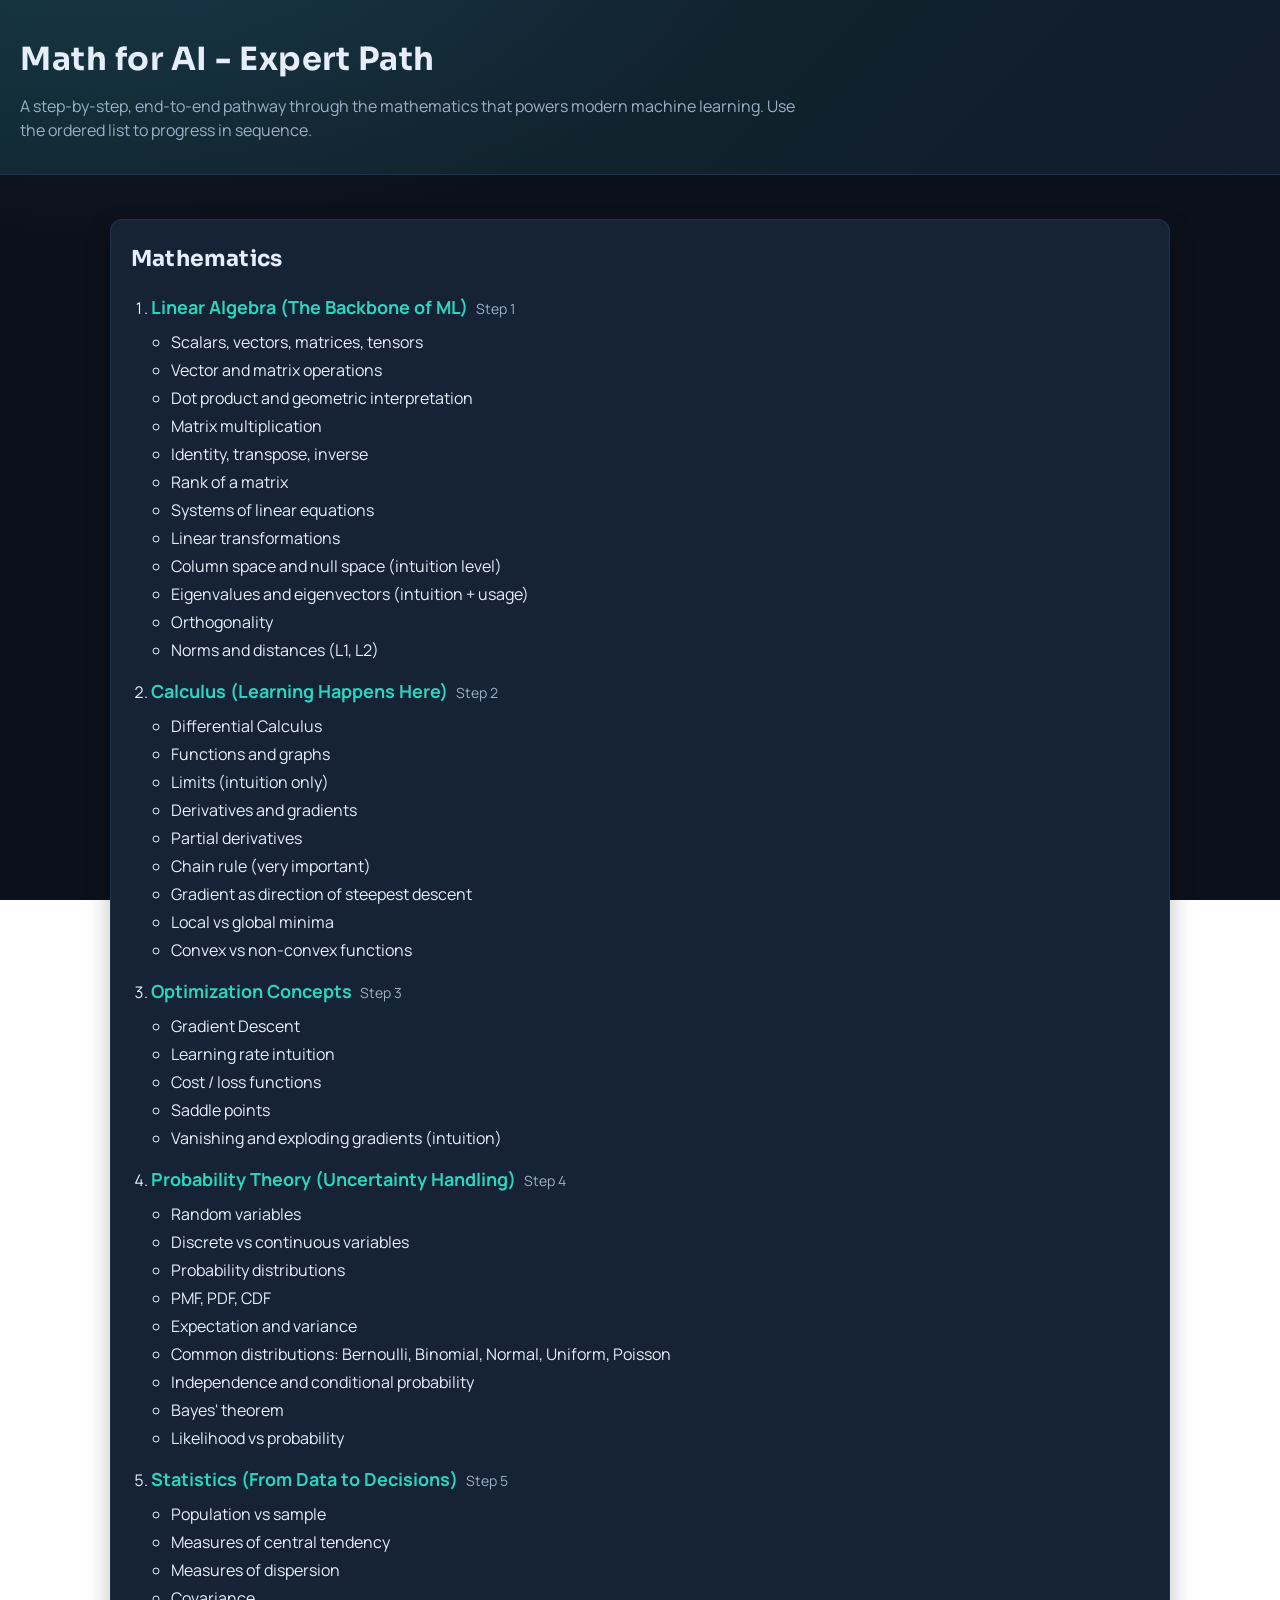
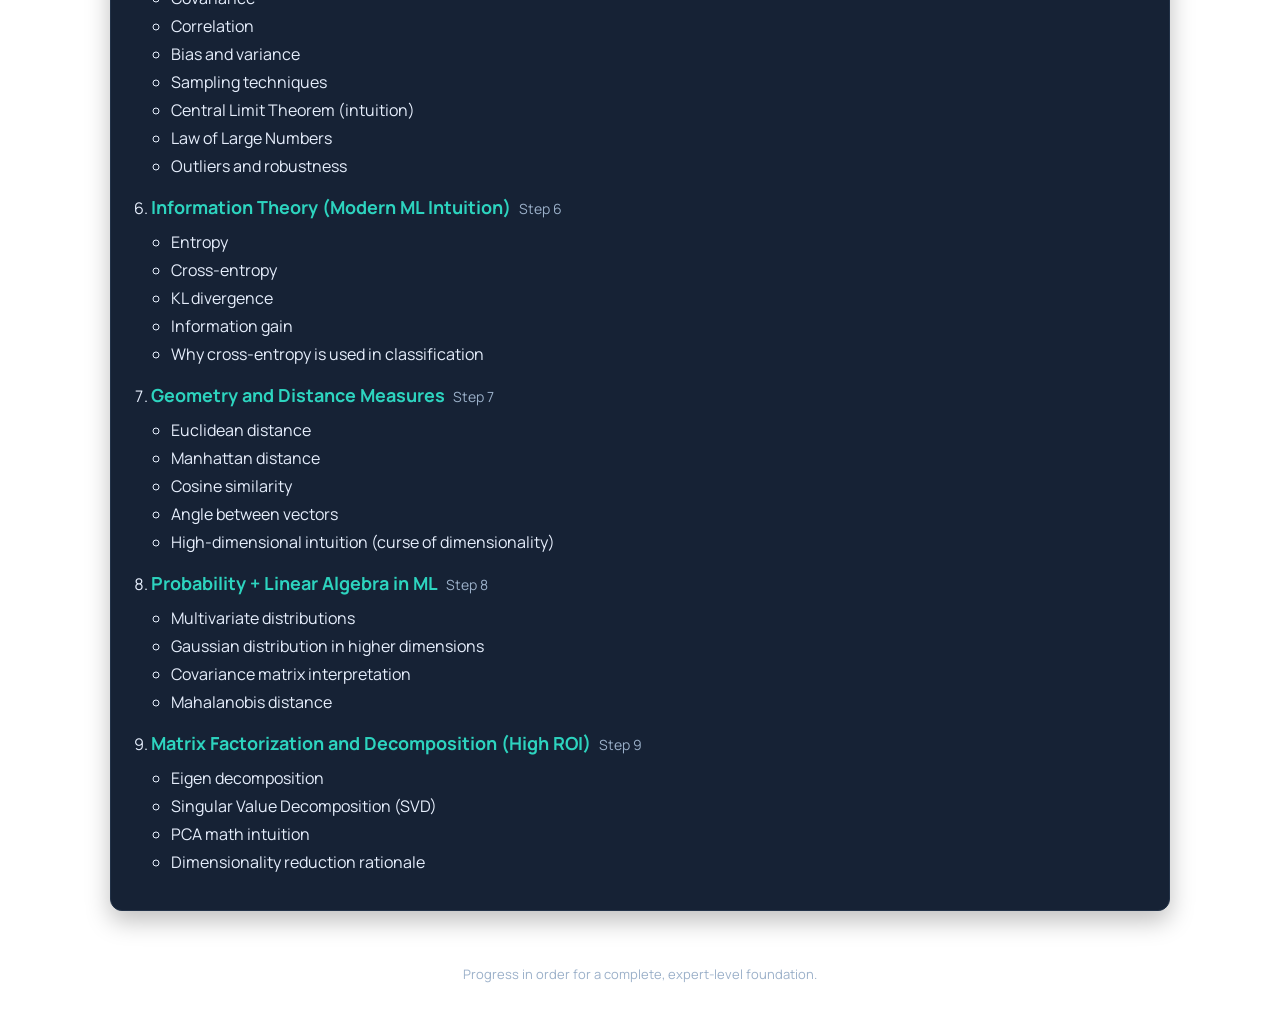
==== index.html @ 83b0c495 "Add files via upload" ====
<!DOCTYPE html>
<html lang="en">
<head>
  <meta charset="UTF-8" />
  <meta name="viewport" content="width=device-width, initial-scale=1" />
  <title>Math for AI - Expert Path</title>
  <style>
    :root {
      --bg: #f7f4ee;
      --ink: #1f1f1f;
      --muted: #5b5b5b;
      --accent: #0f4c81;
      --card: #ffffff;
      --border: #e2dcd0;
    }

    * {
      box-sizing: border-box;
    }

    body {
      margin: 0;
      font-family: "Georgia", "Times New Roman", serif;
      color: var(--ink);
      background: linear-gradient(180deg, #f7f4ee 0%, #f0ece2 100%);
    }

    header {
      padding: 32px 20px 12px;
      border-bottom: 1px solid var(--border);
      background: radial-gradient(circle at 20% 0%, #ffffff 0%, #f7f4ee 70%);
    }

    header h1 {
      margin: 0 0 8px 0;
      font-size: 32px;
      letter-spacing: 0.5px;
    }

    header p {
      margin: 0;
      color: var(--muted);
      font-size: 16px;
      line-height: 1.5;
      max-width: 800px;
    }

    main {
      padding: 20px;
      max-width: 980px;
      margin: 0 auto 40px;
    }

    .section {
      background: var(--card);
      border: 1px solid var(--border);
      border-radius: 12px;
      padding: 20px;
      margin-top: 20px;
      box-shadow: 0 6px 20px rgba(0, 0, 0, 0.06);
    }

    .section h2 {
      margin: 0 0 12px 0;
      font-size: 22px;
    }

    .path {
      margin: 0;
      padding-left: 20px;
    }

    .path > li {
      margin: 16px 0;
      line-height: 1.5;
    }

    .module-title {
      display: flex;
      flex-wrap: wrap;
      gap: 8px;
      align-items: baseline;
      font-weight: 700;
      font-size: 18px;
    }

    .module-title a {
      color: var(--accent);
      text-decoration: none;
      border-bottom: 1px solid transparent;
    }

    .module-title a:hover,
    .module-title a:focus {
      border-bottom-color: var(--accent);
    }

    .module-subtitle {
      color: var(--muted);
      font-weight: 400;
      font-size: 14px;
    }

    .topics {
      margin: 8px 0 0 0;
      padding-left: 20px;
      color: var(--ink);
    }

    .topics li {
      margin: 4px 0;
    }

    footer {
      text-align: center;
      color: var(--muted);
      font-size: 13px;
      padding: 12px 20px 24px;
    }

    @media (max-width: 600px) {
      header h1 {
        font-size: 26px;
      }

      .module-title {
        font-size: 16px;
      }
    }
  </style>
  <link rel="stylesheet" href="site.css" />
</head>
<body>
  <header>
    <h1>Math for AI - Expert Path</h1>
    <p>
      A step-by-step, end-to-end pathway through the mathematics that powers modern
      machine learning. Use the ordered list to progress in sequence.
    </p>
  </header>

  <div class="mobile-nav">
    <select onchange="if(this.value){window.location.href=this.value;}">
      <option value="">Open a module...</option>
      <option value="linear_algebra_ml.html">Linear Algebra (Step 1)</option>
      <option value="calculus_ml.html">Calculus (Step 2)</option>
      <option value="OptimizationConcepts.html">Optimization Concepts (Step 3)</option>
      <option value="ProbabilityTheory.html">Probability Theory (Step 4)</option>
      <option value="statistics_ml.html">Statistics (Step 5)</option>
      <option value="information_theory_ml.html">Information Theory (Step 6)</option>
      <option value="geometry_distances_ml.html">Geometry & Distance Measures (Step 7)</option>
      <option value="prob_linalg_ml.html">Probability + Linear Algebra (Step 8)</option>
      <option value="matrix_factorization_ml.html">Matrix Factorization (Step 9)</option>
    </select>
  </div>

  <main>
    <section class="section">
      <h2>Mathematics</h2>
      <ol class="path">
        <li>
          <div class="module-title">
            <a href="linear_algebra_ml.html">Linear Algebra (The Backbone of ML)</a>
            <span class="module-subtitle">Step 1</span>
          </div>
          <ul class="topics">
            <li>Scalars, vectors, matrices, tensors</li>
            <li>Vector and matrix operations</li>
            <li>Dot product and geometric interpretation</li>
            <li>Matrix multiplication</li>
            <li>Identity, transpose, inverse</li>
            <li>Rank of a matrix</li>
            <li>Systems of linear equations</li>
            <li>Linear transformations</li>
            <li>Column space and null space (intuition level)</li>
            <li>Eigenvalues and eigenvectors (intuition + usage)</li>
            <li>Orthogonality</li>
            <li>Norms and distances (L1, L2)</li>
          </ul>
        </li>
        <li>
          <div class="module-title">
            <a href="calculus_ml.html">Calculus (Learning Happens Here)</a>
            <span class="module-subtitle">Step 2</span>
          </div>
          <ul class="topics">
            <li>Differential Calculus</li>
            <li>Functions and graphs</li>
            <li>Limits (intuition only)</li>
            <li>Derivatives and gradients</li>
            <li>Partial derivatives</li>
            <li>Chain rule (very important)</li>
            <li>Gradient as direction of steepest descent</li>
            <li>Local vs global minima</li>
            <li>Convex vs non-convex functions</li>
          </ul>
        </li>
        <li>
          <div class="module-title">
            <a href="OptimizationConcepts.html">Optimization Concepts</a>
            <span class="module-subtitle">Step 3</span>
          </div>
          <ul class="topics">
            <li>Gradient Descent</li>
            <li>Learning rate intuition</li>
            <li>Cost / loss functions</li>
            <li>Saddle points</li>
            <li>Vanishing and exploding gradients (intuition)</li>
          </ul>
        </li>
        <li>
          <div class="module-title">
            <a href="ProbabilityTheory.html">Probability Theory (Uncertainty Handling)</a>
            <span class="module-subtitle">Step 4</span>
          </div>
          <ul class="topics">
            <li>Random variables</li>
            <li>Discrete vs continuous variables</li>
            <li>Probability distributions</li>
            <li>PMF, PDF, CDF</li>
            <li>Expectation and variance</li>
            <li>Common distributions: Bernoulli, Binomial, Normal, Uniform, Poisson</li>
            <li>Independence and conditional probability</li>
            <li>Bayes' theorem</li>
            <li>Likelihood vs probability</li>
          </ul>
        </li>
        <li>
          <div class="module-title">
            <a href="statistics_ml.html">Statistics (From Data to Decisions)</a>
            <span class="module-subtitle">Step 5</span>
          </div>
          <ul class="topics">
            <li>Population vs sample</li>
            <li>Measures of central tendency</li>
            <li>Measures of dispersion</li>
            <li>Covariance</li>
            <li>Correlation</li>
            <li>Bias and variance</li>
            <li>Sampling techniques</li>
            <li>Central Limit Theorem (intuition)</li>
            <li>Law of Large Numbers</li>
            <li>Outliers and robustness</li>
          </ul>
        </li>
        <li>
          <div class="module-title">
            <a href="information_theory_ml.html">Information Theory (Modern ML Intuition)</a>
            <span class="module-subtitle">Step 6</span>
          </div>
          <ul class="topics">
            <li>Entropy</li>
            <li>Cross-entropy</li>
            <li>KL divergence</li>
            <li>Information gain</li>
            <li>Why cross-entropy is used in classification</li>
          </ul>
        </li>
        <li>
          <div class="module-title">
            <a href="geometry_distances_ml.html">Geometry and Distance Measures</a>
            <span class="module-subtitle">Step 7</span>
          </div>
          <ul class="topics">
            <li>Euclidean distance</li>
            <li>Manhattan distance</li>
            <li>Cosine similarity</li>
            <li>Angle between vectors</li>
            <li>High-dimensional intuition (curse of dimensionality)</li>
          </ul>
        </li>
        <li>
          <div class="module-title">
            <a href="prob_linalg_ml.html">Probability + Linear Algebra in ML</a>
            <span class="module-subtitle">Step 8</span>
          </div>
          <ul class="topics">
            <li>Multivariate distributions</li>
            <li>Gaussian distribution in higher dimensions</li>
            <li>Covariance matrix interpretation</li>
            <li>Mahalanobis distance</li>
          </ul>
        </li>
        <li>
          <div class="module-title">
            <a href="matrix_factorization_ml.html">Matrix Factorization and Decomposition (High ROI)</a>
            <span class="module-subtitle">Step 9</span>
          </div>
          <ul class="topics">
            <li>Eigen decomposition</li>
            <li>Singular Value Decomposition (SVD)</li>
            <li>PCA math intuition</li>
            <li>Dimensionality reduction rationale</li>
          </ul>
        </li>
      </ol>
    </section>
  </main>

  <footer>
    Progress in order for a complete, expert-level foundation.
  </footer>
</body>
</html>
---- site.css ----
@import url("https://fonts.googleapis.com/css2?family=Manrope:wght@300;400;500;600;700;800&family=Sora:wght@400;500;600;700;800&family=JetBrains+Mono:wght@400;500;700&display=swap");

:root{
  --bg:#0b111a;
  --bg-2:#0f1724;
  --surface:#121c2b;
  --surface-2:#162235;
  --border:#223248;
  --text:#e6eefc;
  --muted:#9bb0c9;
  --accent:#2dd4bf;
  --accent-2:#f5b840;
  --accent-3:#60a5fa;
  --danger:#ef4444;
  --success:#22c55e;
  --radius:12px;
  --shadow:0 10px 24px rgba(0,0,0,0.25);
  --font-body:"Manrope",sans-serif;
  --font-head:"Sora",sans-serif;
  --font-mono:"JetBrains Mono",monospace;
}

*{box-sizing:border-box}

body{
  margin:0;
  font-family:var(--font-body);
  color:var(--text);
  background:radial-gradient(1200px 600px at 10% -10%, #17233a 0%, var(--bg) 55%) fixed;
  line-height:1.7;
}

main{
  max-width:1100px;
  margin:0 auto;
  padding:24px 20px 40px;
}

h1,h2,h3,h4,h5{
  font-family:var(--font-head);
  letter-spacing:0.2px;
}

h1{font-size:clamp(24px,4.5vw,36px)}
h2{font-size:clamp(20px,3.8vw,28px)}
h3{font-size:clamp(18px,3.2vw,24px)}

.ch-title em,.topic-title em{
  color:var(--accent);
  font-style:normal;
}

a{
  color:var(--accent);
  text-decoration:none;
  border-bottom:1px solid transparent;
}

a:hover,a:focus{
  border-bottom-color:var(--accent);
}

code,pre,.fx,.formula-box,.formula-wrap{
  font-family:var(--font-mono);
}

.bn{
  font-family:var(--font-body);
  color:var(--muted);
}

.app{
  display:flex;
  min-height:100vh;
}

.sidebar,.sb{
  width:280px;
  background:var(--surface);
  border-right:1px solid var(--border);
  position:sticky;
  top:0;
  height:100vh;
  overflow-y:auto;
}

.s-brand,.sidebar-header,.s-head{
  background:linear-gradient(135deg, rgba(45,212,191,0.12), rgba(96,165,250,0.08));
  border-bottom:1px solid var(--border);
}

.s-title,.sidebar-header h1{
  color:var(--accent);
}

.s-sub,.sidebar-header p,.s-bn{
  color:var(--muted);
}

.topic-subtitle,.module-subtitle,.ch-bn{
  color:var(--muted);
}

.main{
  flex:1;
  max-width:1100px;
  margin:0 auto;
  padding:40px 32px;
  min-width:0;
  width:100%;
}

header{
  padding:32px 20px;
  border-bottom:1px solid var(--border);
  background:linear-gradient(135deg, rgba(45,212,191,0.12), rgba(96,165,250,0.08));
}

header h1{
  margin:0 0 8px 0;
}

header p{
  color:var(--muted);
}

.section,.card,.law-card,.gbox,.ex,.mlb,.mlbox,.analogy,.insight,.cw,.visual-wrap,.canvas-wrap,.ch,.ch-header,.topic-header{
  background:var(--surface-2);
  border:1px solid var(--border);
  border-radius:var(--radius);
  box-shadow:var(--shadow);
}

.section,.card,.law-card,.gbox,.ex,.mlb,.mlbox,.analogy,.insight,.cw,.visual-wrap,.canvas-wrap{
  padding:20px;
}

.ch-header,.ch,.topic-header{
  padding:22px;
  background:linear-gradient(135deg, rgba(45,212,191,0.12), rgba(245,184,64,0.08));
}

.card-hd,.ch-hd,.card-title{
  color:var(--muted);
  letter-spacing:0.08em;
}

.ch-title span{
  color:var(--accent);
}

.topic-title{
  color:var(--text);
}

.tag,.tag-ml,.tag-math,.tag-law,.tc,.tl,.to,.tv,.te,.ts,.ta,.tg,.tt,.tp{
  border:1px solid var(--border);
  background:rgba(45,212,191,0.12);
  color:var(--accent);
}

.callout,.call,.call-bn,.callout-bn,.callout-red,.call-r,.call-v,.call-s,.call-b,.call-l,.callout-lime{
  border-left:4px solid var(--accent);
  background:rgba(45,212,191,0.1);
  border-radius:0 10px 10px 0;
  color:var(--text);
}

.callout-red,.call-r{
  border-left-color:var(--danger);
  background:rgba(239,68,68,0.1);
}

.callout-lime,.call-l{
  border-left-color:var(--accent-2);
  background:rgba(245,184,64,0.12);
}

.fx,.formula-box,.formula-wrap{
  background:var(--bg-2);
  border:1px solid var(--border);
  color:var(--accent-3);
}

table{
  width:100%;
  border-collapse:collapse;
}

canvas,svg,img{
  max-width:100%;
  height:auto;
}

th{
  background:var(--bg-2);
  color:var(--muted);
  text-transform:uppercase;
  letter-spacing:0.06em;
}

td,th{
  border-top:1px solid var(--border);
  padding:10px 12px;
}

tr:hover td{
  background:rgba(45,212,191,0.05);
}

.nav-btn,.nb,.topic-btn,.nav-item{
  color:var(--muted);
}

.nav-btn:hover,.nb:hover,.topic-btn:hover,.nav-item:hover{
  background:rgba(45,212,191,0.08);
  color:var(--text);
}

.nav-btn.active,.nb.active,.topic-btn.active,.nav-item.active{
  background:rgba(45,212,191,0.12);
  color:var(--accent);
  border-left-color:var(--accent);
}

.nav-num,.nb-num,.topic-num{
  background:var(--bg-2);
  color:var(--muted);
}

.nav-btn.active .nav-num,.nb.active .nb-num,.topic-btn.active .topic-num{
  background:var(--accent);
  color:var(--bg);
}

.prog-bar,.progress-bar,.pg-bar{
  background:var(--bg-2);
}

.prog-fill,.progress-fill,.pg-fill{
  background:linear-gradient(90deg, var(--accent), var(--accent-2));
}

.resource-link,.res-link,.rl{
  background:var(--bg-2);
  border:1px solid var(--border);
  color:var(--accent);
}

.resource-link:hover,.res-link:hover,.rl:hover{
  background:rgba(45,212,191,0.1);
  border-color:var(--accent);
}

.q,.qbtn,.qb{
  background:var(--bg-2);
  border:1px solid var(--border);
}

.a,.apanel,.a-panel,.ap{
  background:var(--bg);
  border:1px solid var(--border);
}

.hl-blue,.hl-purple,.hl-green,.hl-gold,.hl-red,.hl-teal,
.hl-o,.hl-t,.hl-g,.hl-p,.hl-y,.hl-m,
.hc,.hl,.ho,.hv,.hy,.ht,.hr,.hp,
.he,.hs,.ha,.hi,.hg,.hm,.hb,.hsk,.hgr{
  color:var(--accent-2);
  font-weight:600;
}

.hl-blue,.hl-teal,.hl-t,.hs,.hc,.ht,.hsk{
  color:var(--accent);
}

.hl-red,.hr{
  color:var(--danger);
}

.hl-green,.hg,.hgr{
  color:var(--success);
}

.hl-purple,.hv,.hi{
  color:var(--accent-3);
}

.module-title a{
  color:var(--accent);
}

.topics li,.path li{
  color:var(--text);
}

footer{
  color:var(--muted);
}

.mob,.mobile-nav{
  display:none;
}

.mob,.mobile-nav{
  position:sticky;
  top:0;
  z-index:1200;
  background:var(--surface);
  border-bottom:1px solid var(--border);
  padding:12px 16px;
  backdrop-filter:blur(6px);
}

.mob::before,.mobile-nav::before{
  content:"Quick Jump";
  display:block;
  color:var(--muted);
  font-size:0.72em;
  letter-spacing:0.12em;
  text-transform:uppercase;
  margin-bottom:6px;
}

.mob select,.mobile-nav select{
  width:100%;
  background:var(--bg-2);
  color:var(--text);
  border:1px solid var(--border);
  padding:10px 12px;
  border-radius:8px;
  font-family:var(--font-body);
  font-size:0.95em;
}

@media (max-width:820px){
  .app{flex-direction:column}
  .sidebar,.sb{display:none}
  .main{padding:16px;max-width:100%;margin:0;overflow-x:visible}
  .mob,.mobile-nav{display:block}
}

@media (max-width:600px){
  header{padding:24px 16px}
  header h1{margin-bottom:6px}
  header p{font-size:0.95em}
  main{padding:18px 14px 32px}
  .section,.card,.law-card,.gbox,.ex,.mlb,.mlbox,.analogy,.insight,.cw,.visual-wrap,.canvas-wrap{padding:14px}
  .ch-header,.ch,.topic-header{padding:16px}
  .card,.section,.law-card,.mlb,.mlbox,.analogy,.insight,.cw,.visual-wrap,.canvas-wrap{margin-bottom:14px}
  .path > li{margin:12px 0}
  .module-title{font-size:16px}
  .topics,.path{padding-left:18px}
  .topics li,.path li{margin:6px 0}
  table{display:block;overflow-x:auto;-webkit-overflow-scrolling:touch}
  th,td{white-space:nowrap}
  .fx,.formula-box,.formula-wrap{font-size:0.82em}
  .nav-btn,.nb,.topic-btn,.nav-item{font-size:0.9em}
  .card-hd,.ch-hd,.card-title{font-size:0.7em}
  .steps li{margin-bottom:8px}
  .g2,.g3,.g4,.grid-2{grid-template-columns:1fr!important}
}

@media (prefers-reduced-motion:reduce){
  *{animation:none!important;transition:none!important}
}
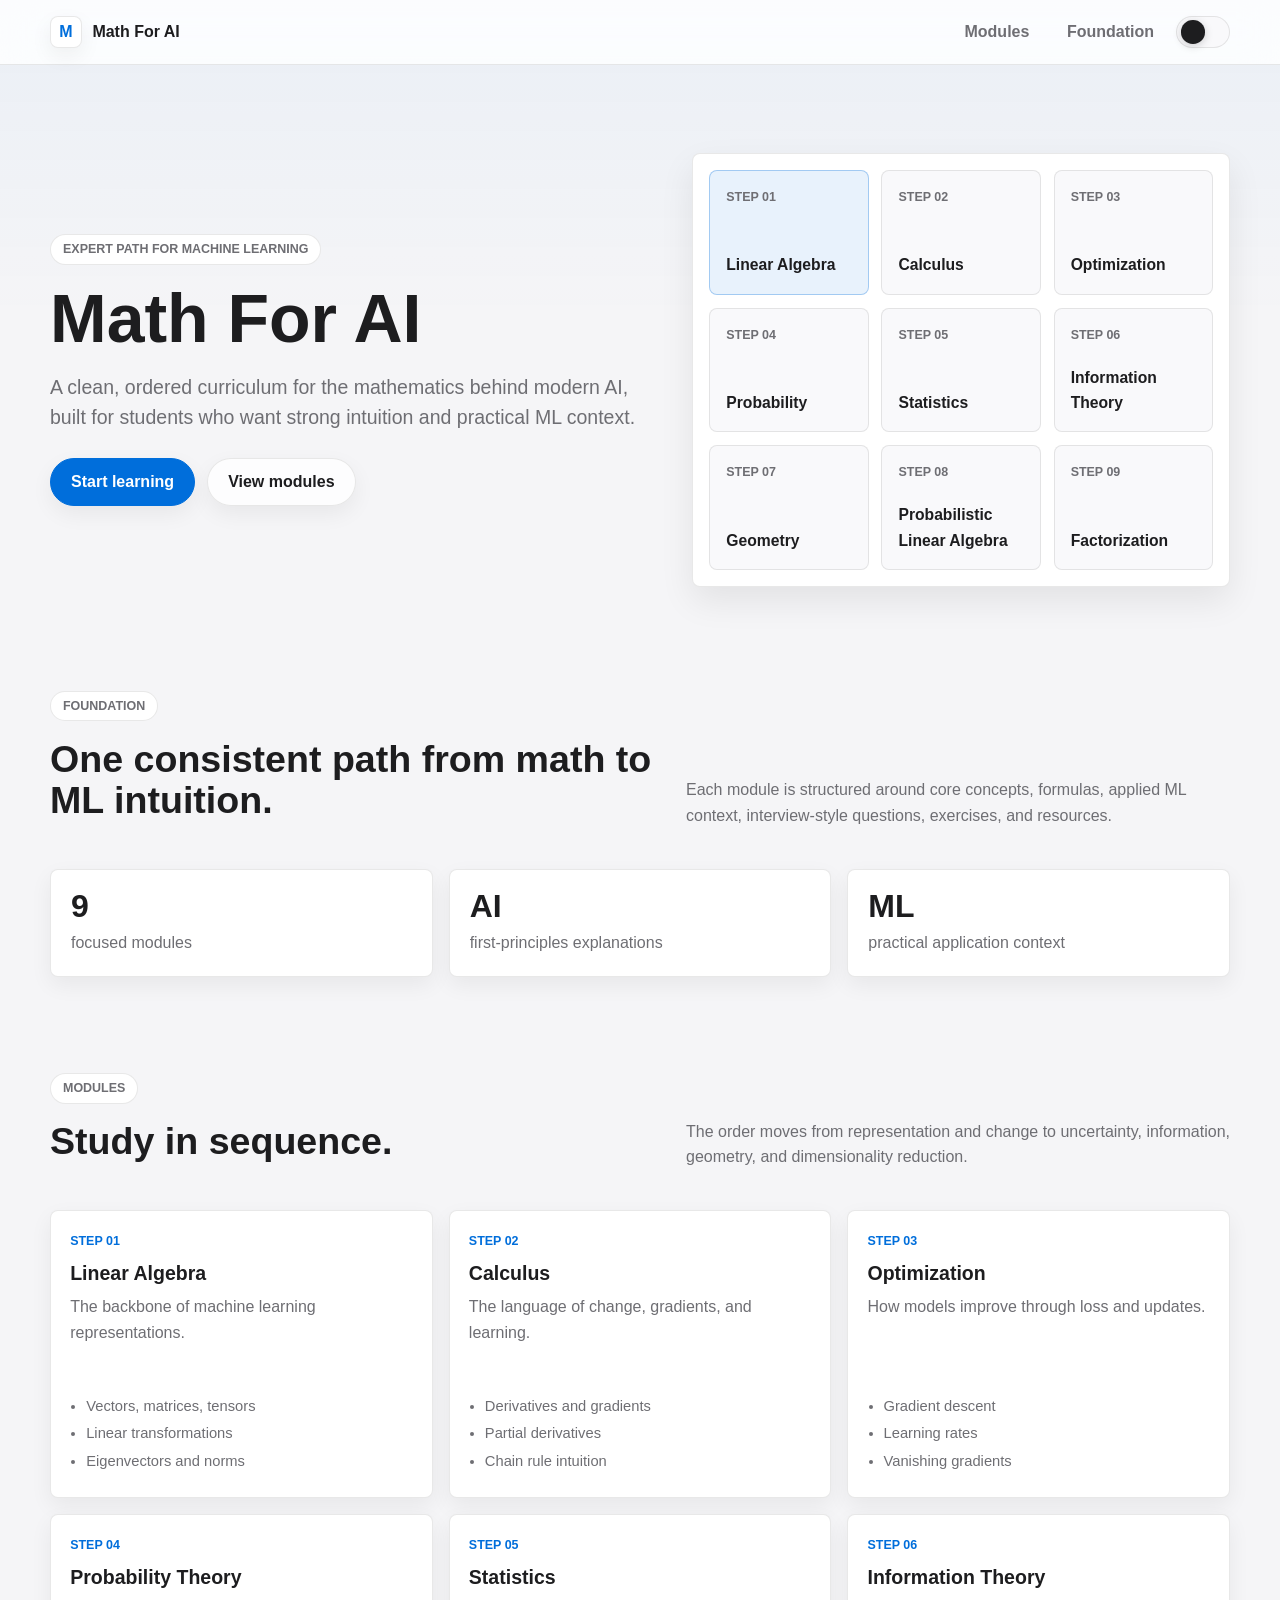
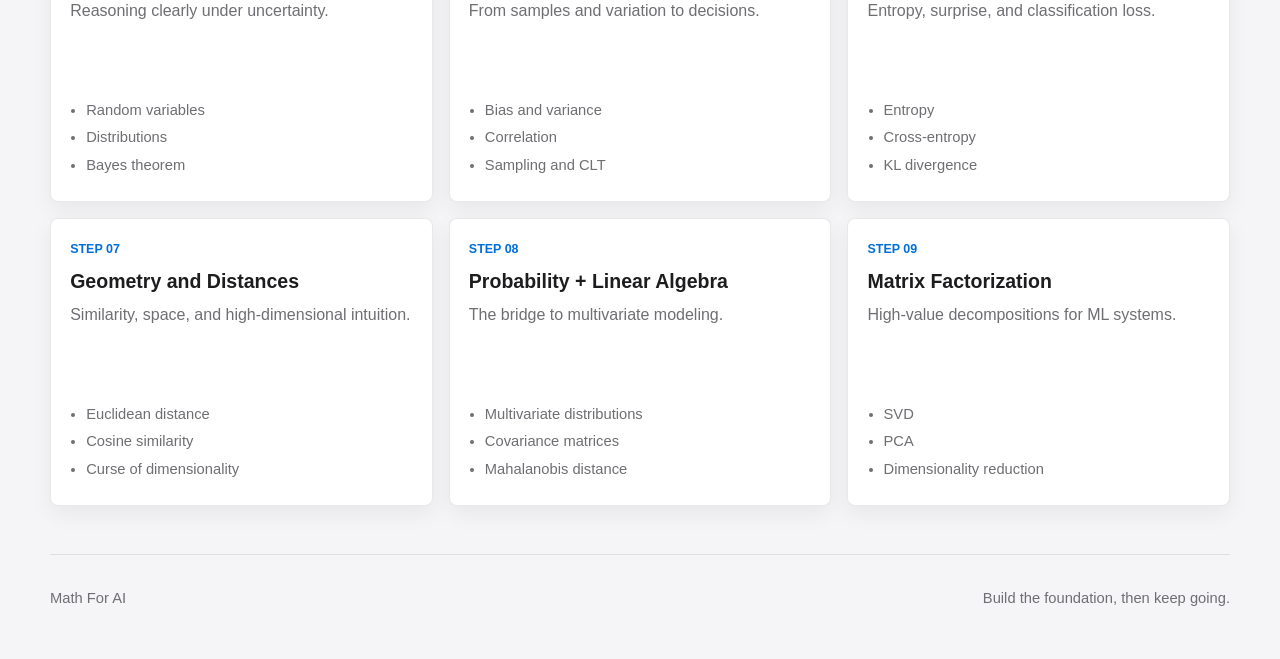
==== commit dd43cae2: "Add files via upload" ====
--- a/index.html
+++ b/index.html
@@ -1,304 +1,207 @@
-<!DOCTYPE html>
-<html lang="en">
-<head>
-  <meta charset="UTF-8" />
-  <meta name="viewport" content="width=device-width, initial-scale=1" />
-  <title>Math for AI - Expert Path</title>
-  <style>
-    :root {
-      --bg: #f7f4ee;
-      --ink: #1f1f1f;
-      --muted: #5b5b5b;
-      --accent: #0f4c81;
-      --card: #ffffff;
-      --border: #e2dcd0;
-    }
-
-    * {
-      box-sizing: border-box;
-    }
-
-    body {
-      margin: 0;
-      font-family: "Georgia", "Times New Roman", serif;
-      color: var(--ink);
-      background: linear-gradient(180deg, #f7f4ee 0%, #f0ece2 100%);
-    }
-
-    header {
-      padding: 32px 20px 12px;
-      border-bottom: 1px solid var(--border);
-      background: radial-gradient(circle at 20% 0%, #ffffff 0%, #f7f4ee 70%);
-    }
-
-    header h1 {
-      margin: 0 0 8px 0;
-      font-size: 32px;
-      letter-spacing: 0.5px;
-    }
-
-    header p {
-      margin: 0;
-      color: var(--muted);
-      font-size: 16px;
-      line-height: 1.5;
-      max-width: 800px;
-    }
-
-    main {
-      padding: 20px;
-      max-width: 980px;
-      margin: 0 auto 40px;
-    }
-
-    .section {
-      background: var(--card);
-      border: 1px solid var(--border);
-      border-radius: 12px;
-      padding: 20px;
-      margin-top: 20px;
-      box-shadow: 0 6px 20px rgba(0, 0, 0, 0.06);
-    }
-
-    .section h2 {
-      margin: 0 0 12px 0;
-      font-size: 22px;
-    }
-
-    .path {
-      margin: 0;
-      padding-left: 20px;
-    }
-
-    .path > li {
-      margin: 16px 0;
-      line-height: 1.5;
-    }
-
-    .module-title {
-      display: flex;
-      flex-wrap: wrap;
-      gap: 8px;
-      align-items: baseline;
-      font-weight: 700;
-      font-size: 18px;
-    }
-
-    .module-title a {
-      color: var(--accent);
-      text-decoration: none;
-      border-bottom: 1px solid transparent;
-    }
-
-    .module-title a:hover,
-    .module-title a:focus {
-      border-bottom-color: var(--accent);
-    }
-
-    .module-subtitle {
-      color: var(--muted);
-      font-weight: 400;
-      font-size: 14px;
-    }
-
-    .topics {
-      margin: 8px 0 0 0;
-      padding-left: 20px;
-      color: var(--ink);
-    }
-
-    .topics li {
-      margin: 4px 0;
-    }
-
-    footer {
-      text-align: center;
-      color: var(--muted);
-      font-size: 13px;
-      padding: 12px 20px 24px;
-    }
-
-    @media (max-width: 600px) {
-      header h1 {
-        font-size: 26px;
-      }
-
-      .module-title {
-        font-size: 16px;
-      }
-    }
-  </style>
-  <link rel="stylesheet" href="site.css" />
-</head>
-<body>
-  <header>
-    <h1>Math for AI - Expert Path</h1>
-    <p>
-      A step-by-step, end-to-end pathway through the mathematics that powers modern
-      machine learning. Use the ordered list to progress in sequence.
-    </p>
-  </header>
-
-  <div class="mobile-nav">
-    <select onchange="if(this.value){window.location.href=this.value;}">
-      <option value="">Open a module...</option>
-      <option value="linear_algebra_ml.html">Linear Algebra (Step 1)</option>
-      <option value="calculus_ml.html">Calculus (Step 2)</option>
-      <option value="OptimizationConcepts.html">Optimization Concepts (Step 3)</option>
-      <option value="ProbabilityTheory.html">Probability Theory (Step 4)</option>
-      <option value="statistics_ml.html">Statistics (Step 5)</option>
-      <option value="information_theory_ml.html">Information Theory (Step 6)</option>
-      <option value="geometry_distances_ml.html">Geometry & Distance Measures (Step 7)</option>
-      <option value="prob_linalg_ml.html">Probability + Linear Algebra (Step 8)</option>
-      <option value="matrix_factorization_ml.html">Matrix Factorization (Step 9)</option>
-    </select>
-  </div>
-
-  <main>
-    <section class="section">
-      <h2>Mathematics</h2>
-      <ol class="path">
-        <li>
-          <div class="module-title">
-            <a href="linear_algebra_ml.html">Linear Algebra (The Backbone of ML)</a>
-            <span class="module-subtitle">Step 1</span>
-          </div>
-          <ul class="topics">
-            <li>Scalars, vectors, matrices, tensors</li>
-            <li>Vector and matrix operations</li>
-            <li>Dot product and geometric interpretation</li>
-            <li>Matrix multiplication</li>
-            <li>Identity, transpose, inverse</li>
-            <li>Rank of a matrix</li>
-            <li>Systems of linear equations</li>
-            <li>Linear transformations</li>
-            <li>Column space and null space (intuition level)</li>
-            <li>Eigenvalues and eigenvectors (intuition + usage)</li>
-            <li>Orthogonality</li>
-            <li>Norms and distances (L1, L2)</li>
-          </ul>
-        </li>
-        <li>
-          <div class="module-title">
-            <a href="calculus_ml.html">Calculus (Learning Happens Here)</a>
-            <span class="module-subtitle">Step 2</span>
-          </div>
-          <ul class="topics">
-            <li>Differential Calculus</li>
-            <li>Functions and graphs</li>
-            <li>Limits (intuition only)</li>
-            <li>Derivatives and gradients</li>
-            <li>Partial derivatives</li>
-            <li>Chain rule (very important)</li>
-            <li>Gradient as direction of steepest descent</li>
-            <li>Local vs global minima</li>
-            <li>Convex vs non-convex functions</li>
-          </ul>
-        </li>
-        <li>
-          <div class="module-title">
-            <a href="OptimizationConcepts.html">Optimization Concepts</a>
-            <span class="module-subtitle">Step 3</span>
-          </div>
-          <ul class="topics">
-            <li>Gradient Descent</li>
-            <li>Learning rate intuition</li>
-            <li>Cost / loss functions</li>
-            <li>Saddle points</li>
-            <li>Vanishing and exploding gradients (intuition)</li>
-          </ul>
-        </li>
-        <li>
-          <div class="module-title">
-            <a href="ProbabilityTheory.html">Probability Theory (Uncertainty Handling)</a>
-            <span class="module-subtitle">Step 4</span>
-          </div>
-          <ul class="topics">
-            <li>Random variables</li>
-            <li>Discrete vs continuous variables</li>
-            <li>Probability distributions</li>
-            <li>PMF, PDF, CDF</li>
-            <li>Expectation and variance</li>
-            <li>Common distributions: Bernoulli, Binomial, Normal, Uniform, Poisson</li>
-            <li>Independence and conditional probability</li>
-            <li>Bayes' theorem</li>
-            <li>Likelihood vs probability</li>
-          </ul>
-        </li>
-        <li>
-          <div class="module-title">
-            <a href="statistics_ml.html">Statistics (From Data to Decisions)</a>
-            <span class="module-subtitle">Step 5</span>
-          </div>
-          <ul class="topics">
-            <li>Population vs sample</li>
-            <li>Measures of central tendency</li>
-            <li>Measures of dispersion</li>
-            <li>Covariance</li>
-            <li>Correlation</li>
-            <li>Bias and variance</li>
-            <li>Sampling techniques</li>
-            <li>Central Limit Theorem (intuition)</li>
-            <li>Law of Large Numbers</li>
-            <li>Outliers and robustness</li>
-          </ul>
-        </li>
-        <li>
-          <div class="module-title">
-            <a href="information_theory_ml.html">Information Theory (Modern ML Intuition)</a>
-            <span class="module-subtitle">Step 6</span>
-          </div>
-          <ul class="topics">
-            <li>Entropy</li>
-            <li>Cross-entropy</li>
-            <li>KL divergence</li>
-            <li>Information gain</li>
-            <li>Why cross-entropy is used in classification</li>
-          </ul>
-        </li>
-        <li>
-          <div class="module-title">
-            <a href="geometry_distances_ml.html">Geometry and Distance Measures</a>
-            <span class="module-subtitle">Step 7</span>
-          </div>
-          <ul class="topics">
-            <li>Euclidean distance</li>
-            <li>Manhattan distance</li>
-            <li>Cosine similarity</li>
-            <li>Angle between vectors</li>
-            <li>High-dimensional intuition (curse of dimensionality)</li>
-          </ul>
-        </li>
-        <li>
-          <div class="module-title">
-            <a href="prob_linalg_ml.html">Probability + Linear Algebra in ML</a>
-            <span class="module-subtitle">Step 8</span>
-          </div>
-          <ul class="topics">
-            <li>Multivariate distributions</li>
-            <li>Gaussian distribution in higher dimensions</li>
-            <li>Covariance matrix interpretation</li>
-            <li>Mahalanobis distance</li>
-          </ul>
-        </li>
-        <li>
-          <div class="module-title">
-            <a href="matrix_factorization_ml.html">Matrix Factorization and Decomposition (High ROI)</a>
-            <span class="module-subtitle">Step 9</span>
-          </div>
-          <ul class="topics">
-            <li>Eigen decomposition</li>
-            <li>Singular Value Decomposition (SVD)</li>
-            <li>PCA math intuition</li>
-            <li>Dimensionality reduction rationale</li>
-          </ul>
-        </li>
-      </ol>
-    </section>
-  </main>
-
-  <footer>
-    Progress in order for a complete, expert-level foundation.
-  </footer>
-</body>
-</html>
+<!DOCTYPE html>
+<html lang="en">
+
+<head>
+  <meta charset="UTF-8" />
+  <meta name="viewport" content="width=device-width, initial-scale=1" />
+  <meta name="description" content="A focused mathematics pathway for AI and machine learning students." />
+  <title>Math For AI</title>
+  <link rel="stylesheet" href="site.css" />
+</head>
+
+<body class="home-page">
+  <div class="sitebar">
+    <div class="sitebar__inner">
+      <a class="sitebar__brand" href="index.html" aria-label="Math For AI home">
+        <span class="sitebar__mark" aria-hidden="true">M</span>
+        <span>Math For AI</span>
+      </a>
+      <nav class="sitebar__links" aria-label="Site">
+        <a class="sitebar__link" href="#modules">Modules</a>
+        <a class="sitebar__link" href="#foundation">Foundation</a>
+        <button class="theme-toggle" type="button" data-theme-toggle aria-label="Switch theme"></button>
+      </nav>
+    </div>
+  </div>
+
+  <main>
+    <header class="home-hero">
+      <div class="hero-layout">
+        <div>
+          <div class="eyebrow">Expert path for machine learning</div>
+          <h1 class="hero-title">Math For AI</h1>
+          <p class="hero-copy">
+            A clean, ordered curriculum for the mathematics behind modern AI, built for students who want strong intuition and practical ML context.
+          </p>
+          <div class="hero-actions">
+            <a class="btn btn-primary" href="linear_algebra_ml.html">Start learning</a>
+            <a class="btn btn-ghost" href="#modules">View modules</a>
+          </div>
+        </div>
+
+        <div class="hero-visual" aria-label="Math For AI curriculum map">
+          <div class="path-map">
+            <div class="path-node is-active"><span>Step 01</span><strong>Linear Algebra</strong></div>
+            <div class="path-node"><span>Step 02</span><strong>Calculus</strong></div>
+            <div class="path-node"><span>Step 03</span><strong>Optimization</strong></div>
+            <div class="path-node"><span>Step 04</span><strong>Probability</strong></div>
+            <div class="path-node"><span>Step 05</span><strong>Statistics</strong></div>
+            <div class="path-node"><span>Step 06</span><strong>Information Theory</strong></div>
+            <div class="path-node"><span>Step 07</span><strong>Geometry</strong></div>
+            <div class="path-node"><span>Step 08</span><strong>Probabilistic Linear Algebra</strong></div>
+            <div class="path-node"><span>Step 09</span><strong>Factorization</strong></div>
+          </div>
+        </div>
+      </div>
+    </header>
+
+    <section class="home-section" id="foundation">
+      <div class="section-head">
+        <div>
+          <div class="eyebrow">Foundation</div>
+          <h2>One consistent path from math to ML intuition.</h2>
+        </div>
+        <p>
+          Each module is structured around core concepts, formulas, applied ML context, interview-style questions, exercises, and resources.
+        </p>
+      </div>
+
+      <div class="metric-grid">
+        <div class="metric">
+          <strong>9</strong>
+          <span>focused modules</span>
+        </div>
+        <div class="metric">
+          <strong>AI</strong>
+          <span>first-principles explanations</span>
+        </div>
+        <div class="metric">
+          <strong>ML</strong>
+          <span>practical application context</span>
+        </div>
+      </div>
+    </section>
+
+    <section class="home-section" id="modules">
+      <div class="section-head">
+        <div>
+          <div class="eyebrow">Modules</div>
+          <h2>Study in sequence.</h2>
+        </div>
+        <p>
+          The order moves from representation and change to uncertainty, information, geometry, and dimensionality reduction.
+        </p>
+      </div>
+
+      <div class="module-grid">
+        <a class="module-card" href="linear_algebra_ml.html">
+          <span class="module-card__step">Step 01</span>
+          <h3>Linear Algebra</h3>
+          <p>The backbone of machine learning representations.</p>
+          <ul>
+            <li>Vectors, matrices, tensors</li>
+            <li>Linear transformations</li>
+            <li>Eigenvectors and norms</li>
+          </ul>
+        </a>
+
+        <a class="module-card" href="calculus_ml.html">
+          <span class="module-card__step">Step 02</span>
+          <h3>Calculus</h3>
+          <p>The language of change, gradients, and learning.</p>
+          <ul>
+            <li>Derivatives and gradients</li>
+            <li>Partial derivatives</li>
+            <li>Chain rule intuition</li>
+          </ul>
+        </a>
+
+        <a class="module-card" href="OptimizationConcepts.html">
+          <span class="module-card__step">Step 03</span>
+          <h3>Optimization</h3>
+          <p>How models improve through loss and updates.</p>
+          <ul>
+            <li>Gradient descent</li>
+            <li>Learning rates</li>
+            <li>Vanishing gradients</li>
+          </ul>
+        </a>
+
+        <a class="module-card" href="ProbabilityTheory.html">
+          <span class="module-card__step">Step 04</span>
+          <h3>Probability Theory</h3>
+          <p>Reasoning clearly under uncertainty.</p>
+          <ul>
+            <li>Random variables</li>
+            <li>Distributions</li>
+            <li>Bayes theorem</li>
+          </ul>
+        </a>
+
+        <a class="module-card" href="statistics_ml.html">
+          <span class="module-card__step">Step 05</span>
+          <h3>Statistics</h3>
+          <p>From samples and variation to decisions.</p>
+          <ul>
+            <li>Bias and variance</li>
+            <li>Correlation</li>
+            <li>Sampling and CLT</li>
+          </ul>
+        </a>
+
+        <a class="module-card" href="information_theory_ml.html">
+          <span class="module-card__step">Step 06</span>
+          <h3>Information Theory</h3>
+          <p>Entropy, surprise, and classification loss.</p>
+          <ul>
+            <li>Entropy</li>
+            <li>Cross-entropy</li>
+            <li>KL divergence</li>
+          </ul>
+        </a>
+
+        <a class="module-card" href="geometry_distances_ml.html">
+          <span class="module-card__step">Step 07</span>
+          <h3>Geometry and Distances</h3>
+          <p>Similarity, space, and high-dimensional intuition.</p>
+          <ul>
+            <li>Euclidean distance</li>
+            <li>Cosine similarity</li>
+            <li>Curse of dimensionality</li>
+          </ul>
+        </a>
+
+        <a class="module-card" href="prob_linalg_ml.html">
+          <span class="module-card__step">Step 08</span>
+          <h3>Probability + Linear Algebra</h3>
+          <p>The bridge to multivariate modeling.</p>
+          <ul>
+            <li>Multivariate distributions</li>
+            <li>Covariance matrices</li>
+            <li>Mahalanobis distance</li>
+          </ul>
+        </a>
+
+        <a class="module-card" href="matrix_factorization_ml.html">
+          <span class="module-card__step">Step 09</span>
+          <h3>Matrix Factorization</h3>
+          <p>High-value decompositions for ML systems.</p>
+          <ul>
+            <li>SVD</li>
+            <li>PCA</li>
+            <li>Dimensionality reduction</li>
+          </ul>
+        </a>
+      </div>
+    </section>
+  </main>
+
+  <footer class="site-footer">
+    <span>Math For AI</span>
+    <span>Build the foundation, then keep going.</span>
+  </footer>
+
+  <script src="clean-language.js"></script>
+</body>
+
+</html>
--- a/site.css
+++ b/site.css
@@ -1,366 +1,1680 @@
-@import url("https://fonts.googleapis.com/css2?family=Manrope:wght@300;400;500;600;700;800&family=Sora:wght@400;500;600;700;800&family=JetBrains+Mono:wght@400;500;700&display=swap");
-
-:root{
-  --bg:#0b111a;
-  --bg-2:#0f1724;
-  --surface:#121c2b;
-  --surface-2:#162235;
-  --border:#223248;
-  --text:#e6eefc;
-  --muted:#9bb0c9;
-  --accent:#2dd4bf;
-  --accent-2:#f5b840;
-  --accent-3:#60a5fa;
-  --danger:#ef4444;
-  --success:#22c55e;
-  --radius:12px;
-  --shadow:0 10px 24px rgba(0,0,0,0.25);
-  --font-body:"Manrope",sans-serif;
-  --font-head:"Sora",sans-serif;
-  --font-mono:"JetBrains Mono",monospace;
-}
-
-*{box-sizing:border-box}
-
-body{
-  margin:0;
-  font-family:var(--font-body);
-  color:var(--text);
-  background:radial-gradient(1200px 600px at 10% -10%, #17233a 0%, var(--bg) 55%) fixed;
-  line-height:1.7;
-}
-
-main{
-  max-width:1100px;
-  margin:0 auto;
-  padding:24px 20px 40px;
-}
-
-h1,h2,h3,h4,h5{
-  font-family:var(--font-head);
-  letter-spacing:0.2px;
-}
-
-h1{font-size:clamp(24px,4.5vw,36px)}
-h2{font-size:clamp(20px,3.8vw,28px)}
-h3{font-size:clamp(18px,3.2vw,24px)}
-
-.ch-title em,.topic-title em{
-  color:var(--accent);
-  font-style:normal;
-}
-
-a{
-  color:var(--accent);
-  text-decoration:none;
-  border-bottom:1px solid transparent;
-}
-
-a:hover,a:focus{
-  border-bottom-color:var(--accent);
-}
-
-code,pre,.fx,.formula-box,.formula-wrap{
-  font-family:var(--font-mono);
-}
-
-.bn{
-  font-family:var(--font-body);
-  color:var(--muted);
-}
-
-.app{
-  display:flex;
-  min-height:100vh;
-}
-
-.sidebar,.sb{
-  width:280px;
-  background:var(--surface);
-  border-right:1px solid var(--border);
-  position:sticky;
-  top:0;
-  height:100vh;
-  overflow-y:auto;
-}
-
-.s-brand,.sidebar-header,.s-head{
-  background:linear-gradient(135deg, rgba(45,212,191,0.12), rgba(96,165,250,0.08));
-  border-bottom:1px solid var(--border);
-}
-
-.s-title,.sidebar-header h1{
-  color:var(--accent);
-}
-
-.s-sub,.sidebar-header p,.s-bn{
-  color:var(--muted);
-}
-
-.topic-subtitle,.module-subtitle,.ch-bn{
-  color:var(--muted);
-}
-
-.main{
-  flex:1;
-  max-width:1100px;
-  margin:0 auto;
-  padding:40px 32px;
-  min-width:0;
-  width:100%;
-}
-
-header{
-  padding:32px 20px;
-  border-bottom:1px solid var(--border);
-  background:linear-gradient(135deg, rgba(45,212,191,0.12), rgba(96,165,250,0.08));
-}
-
-header h1{
-  margin:0 0 8px 0;
-}
-
-header p{
-  color:var(--muted);
-}
-
-.section,.card,.law-card,.gbox,.ex,.mlb,.mlbox,.analogy,.insight,.cw,.visual-wrap,.canvas-wrap,.ch,.ch-header,.topic-header{
-  background:var(--surface-2);
-  border:1px solid var(--border);
-  border-radius:var(--radius);
-  box-shadow:var(--shadow);
-}
-
-.section,.card,.law-card,.gbox,.ex,.mlb,.mlbox,.analogy,.insight,.cw,.visual-wrap,.canvas-wrap{
-  padding:20px;
-}
-
-.ch-header,.ch,.topic-header{
-  padding:22px;
-  background:linear-gradient(135deg, rgba(45,212,191,0.12), rgba(245,184,64,0.08));
-}
-
-.card-hd,.ch-hd,.card-title{
-  color:var(--muted);
-  letter-spacing:0.08em;
-}
-
-.ch-title span{
-  color:var(--accent);
-}
-
-.topic-title{
-  color:var(--text);
-}
-
-.tag,.tag-ml,.tag-math,.tag-law,.tc,.tl,.to,.tv,.te,.ts,.ta,.tg,.tt,.tp{
-  border:1px solid var(--border);
-  background:rgba(45,212,191,0.12);
-  color:var(--accent);
-}
-
-.callout,.call,.call-bn,.callout-bn,.callout-red,.call-r,.call-v,.call-s,.call-b,.call-l,.callout-lime{
-  border-left:4px solid var(--accent);
-  background:rgba(45,212,191,0.1);
-  border-radius:0 10px 10px 0;
-  color:var(--text);
-}
-
-.callout-red,.call-r{
-  border-left-color:var(--danger);
-  background:rgba(239,68,68,0.1);
-}
-
-.callout-lime,.call-l{
-  border-left-color:var(--accent-2);
-  background:rgba(245,184,64,0.12);
-}
-
-.fx,.formula-box,.formula-wrap{
-  background:var(--bg-2);
-  border:1px solid var(--border);
-  color:var(--accent-3);
-}
-
-table{
-  width:100%;
-  border-collapse:collapse;
-}
-
-canvas,svg,img{
-  max-width:100%;
-  height:auto;
-}
-
-th{
-  background:var(--bg-2);
-  color:var(--muted);
-  text-transform:uppercase;
-  letter-spacing:0.06em;
-}
-
-td,th{
-  border-top:1px solid var(--border);
-  padding:10px 12px;
-}
-
-tr:hover td{
-  background:rgba(45,212,191,0.05);
-}
-
-.nav-btn,.nb,.topic-btn,.nav-item{
-  color:var(--muted);
-}
-
-.nav-btn:hover,.nb:hover,.topic-btn:hover,.nav-item:hover{
-  background:rgba(45,212,191,0.08);
-  color:var(--text);
-}
-
-.nav-btn.active,.nb.active,.topic-btn.active,.nav-item.active{
-  background:rgba(45,212,191,0.12);
-  color:var(--accent);
-  border-left-color:var(--accent);
-}
-
-.nav-num,.nb-num,.topic-num{
-  background:var(--bg-2);
-  color:var(--muted);
-}
-
-.nav-btn.active .nav-num,.nb.active .nb-num,.topic-btn.active .topic-num{
-  background:var(--accent);
-  color:var(--bg);
-}
-
-.prog-bar,.progress-bar,.pg-bar{
-  background:var(--bg-2);
-}
-
-.prog-fill,.progress-fill,.pg-fill{
-  background:linear-gradient(90deg, var(--accent), var(--accent-2));
-}
-
-.resource-link,.res-link,.rl{
-  background:var(--bg-2);
-  border:1px solid var(--border);
-  color:var(--accent);
-}
-
-.resource-link:hover,.res-link:hover,.rl:hover{
-  background:rgba(45,212,191,0.1);
-  border-color:var(--accent);
-}
-
-.q,.qbtn,.qb{
-  background:var(--bg-2);
-  border:1px solid var(--border);
-}
-
-.a,.apanel,.a-panel,.ap{
-  background:var(--bg);
-  border:1px solid var(--border);
-}
-
-.hl-blue,.hl-purple,.hl-green,.hl-gold,.hl-red,.hl-teal,
-.hl-o,.hl-t,.hl-g,.hl-p,.hl-y,.hl-m,
-.hc,.hl,.ho,.hv,.hy,.ht,.hr,.hp,
-.he,.hs,.ha,.hi,.hg,.hm,.hb,.hsk,.hgr{
-  color:var(--accent-2);
-  font-weight:600;
-}
-
-.hl-blue,.hl-teal,.hl-t,.hs,.hc,.ht,.hsk{
-  color:var(--accent);
-}
-
-.hl-red,.hr{
-  color:var(--danger);
-}
-
-.hl-green,.hg,.hgr{
-  color:var(--success);
-}
-
-.hl-purple,.hv,.hi{
-  color:var(--accent-3);
-}
-
-.module-title a{
-  color:var(--accent);
-}
-
-.topics li,.path li{
-  color:var(--text);
-}
-
-footer{
-  color:var(--muted);
-}
-
-.mob,.mobile-nav{
-  display:none;
-}
-
-.mob,.mobile-nav{
-  position:sticky;
-  top:0;
-  z-index:1200;
-  background:var(--surface);
-  border-bottom:1px solid var(--border);
-  padding:12px 16px;
-  backdrop-filter:blur(6px);
-}
-
-.mob::before,.mobile-nav::before{
-  content:"Quick Jump";
-  display:block;
-  color:var(--muted);
-  font-size:0.72em;
-  letter-spacing:0.12em;
-  text-transform:uppercase;
-  margin-bottom:6px;
-}
-
-.mob select,.mobile-nav select{
-  width:100%;
-  background:var(--bg-2);
-  color:var(--text);
-  border:1px solid var(--border);
-  padding:10px 12px;
-  border-radius:8px;
-  font-family:var(--font-body);
-  font-size:0.95em;
-}
-
-@media (max-width:820px){
-  .app{flex-direction:column}
-  .sidebar,.sb{display:none}
-  .main{padding:16px;max-width:100%;margin:0;overflow-x:visible}
-  .mob,.mobile-nav{display:block}
-}
-
-@media (max-width:600px){
-  header{padding:24px 16px}
-  header h1{margin-bottom:6px}
-  header p{font-size:0.95em}
-  main{padding:18px 14px 32px}
-  .section,.card,.law-card,.gbox,.ex,.mlb,.mlbox,.analogy,.insight,.cw,.visual-wrap,.canvas-wrap{padding:14px}
-  .ch-header,.ch,.topic-header{padding:16px}
-  .card,.section,.law-card,.mlb,.mlbox,.analogy,.insight,.cw,.visual-wrap,.canvas-wrap{margin-bottom:14px}
-  .path > li{margin:12px 0}
-  .module-title{font-size:16px}
-  .topics,.path{padding-left:18px}
-  .topics li,.path li{margin:6px 0}
-  table{display:block;overflow-x:auto;-webkit-overflow-scrolling:touch}
-  th,td{white-space:nowrap}
-  .fx,.formula-box,.formula-wrap{font-size:0.82em}
-  .nav-btn,.nb,.topic-btn,.nav-item{font-size:0.9em}
-  .card-hd,.ch-hd,.card-title{font-size:0.7em}
-  .steps li{margin-bottom:8px}
-  .g2,.g3,.g4,.grid-2{grid-template-columns:1fr!important}
-}
-
-@media (prefers-reduced-motion:reduce){
-  *{animation:none!important;transition:none!important}
-}
+:root {
+  color-scheme: light dark;
+  --sitebar-height: 64px;
+  --bg: #f5f5f7;
+  --bg-2: #ffffff;
+  --surface: rgba(255, 255, 255, 0.82);
+  --surface-2: #ffffff;
+  --surface-3: #f9f9fb;
+  --elevated: #ffffff;
+  --border: rgba(0, 0, 0, 0.09);
+  --border-strong: rgba(0, 0, 0, 0.16);
+  --text: #1d1d1f;
+  --muted: #6e6e73;
+  --muted-2: #86868b;
+  --accent: #006edb;
+  --accent-rgb: 0, 110, 219;
+  --accent-2: #8a5cf6;
+  --accent-3: #0a84ff;
+  --success: #248a3d;
+  --danger: #d70015;
+  --warning: #a05a00;
+  --teal: #007a78;
+  --green: #248a3d;
+  --blue: #006edb;
+  --purple: #7b4dff;
+  --red: #d70015;
+  --gold: #8a6200;
+  --lime: #4c7d14;
+  --emerald: #248a3d;
+  --orange: #b95a00;
+  --pink: #c43a71;
+  --radius: 8px;
+  --radius-sm: 6px;
+  --radius-pill: 999px;
+  --shadow: 0 14px 34px rgba(0, 0, 0, 0.08);
+  --shadow-soft: 0 8px 22px rgba(0, 0, 0, 0.06);
+  --focus: 0 0 0 4px rgba(var(--accent-rgb), 0.18);
+  --font-body: "Segoe UI", Arial, Helvetica, -apple-system, BlinkMacSystemFont, system-ui, sans-serif;
+  --font-head: "Segoe UI", Arial, Helvetica, -apple-system, BlinkMacSystemFont, system-ui, sans-serif;
+  --font-mono: "SFMono-Regular", "Cascadia Code", "Segoe UI Mono", Consolas, monospace;
+}
+
+@media (prefers-color-scheme: dark) {
+  :root:not([data-theme="light"]) {
+    --bg: #000000;
+    --bg-2: #101012;
+    --surface: rgba(22, 22, 24, 0.76);
+    --surface-2: #151517;
+    --surface-3: #1c1c1e;
+    --elevated: #202124;
+    --border: rgba(255, 255, 255, 0.11);
+    --border-strong: rgba(255, 255, 255, 0.18);
+    --text: #f5f5f7;
+    --muted: #a1a1a6;
+    --muted-2: #8e8e93;
+    --accent: #0a84ff;
+    --accent-rgb: 10, 132, 255;
+    --accent-2: #bf9bff;
+    --accent-3: #64d2ff;
+    --success: #30d158;
+    --danger: #ff453a;
+    --warning: #ffd60a;
+    --teal: #64d2ff;
+    --green: #30d158;
+    --blue: #0a84ff;
+    --purple: #bf9bff;
+    --red: #ff453a;
+    --gold: #ffd60a;
+    --lime: #a4d65e;
+    --emerald: #30d158;
+    --orange: #ff9f0a;
+    --pink: #ff7ab6;
+    --shadow: 0 18px 42px rgba(0, 0, 0, 0.34);
+    --shadow-soft: 0 10px 28px rgba(0, 0, 0, 0.26);
+  }
+}
+
+:root[data-theme="dark"] {
+  --bg: #000000;
+  --bg-2: #101012;
+  --surface: rgba(22, 22, 24, 0.76);
+  --surface-2: #151517;
+  --surface-3: #1c1c1e;
+  --elevated: #202124;
+  --border: rgba(255, 255, 255, 0.11);
+  --border-strong: rgba(255, 255, 255, 0.18);
+  --text: #f5f5f7;
+  --muted: #a1a1a6;
+  --muted-2: #8e8e93;
+  --accent: #0a84ff;
+  --accent-rgb: 10, 132, 255;
+  --accent-2: #bf9bff;
+  --accent-3: #64d2ff;
+  --success: #30d158;
+  --danger: #ff453a;
+  --warning: #ffd60a;
+  --teal: #64d2ff;
+  --green: #30d158;
+  --blue: #0a84ff;
+  --purple: #bf9bff;
+  --red: #ff453a;
+  --gold: #ffd60a;
+  --lime: #a4d65e;
+  --emerald: #30d158;
+  --orange: #ff9f0a;
+  --pink: #ff7ab6;
+  --shadow: 0 18px 42px rgba(0, 0, 0, 0.34);
+  --shadow-soft: 0 10px 28px rgba(0, 0, 0, 0.26);
+}
+
+:root[data-theme="light"] {
+  --bg: #f5f5f7;
+  --bg-2: #ffffff;
+  --surface: rgba(255, 255, 255, 0.82);
+  --surface-2: #ffffff;
+  --surface-3: #f9f9fb;
+  --elevated: #ffffff;
+  --border: rgba(0, 0, 0, 0.09);
+  --border-strong: rgba(0, 0, 0, 0.16);
+  --text: #1d1d1f;
+  --muted: #6e6e73;
+  --muted-2: #86868b;
+  --accent: #006edb;
+  --accent-rgb: 0, 110, 219;
+  --accent-2: #8a5cf6;
+  --accent-3: #0a84ff;
+  --success: #248a3d;
+  --danger: #d70015;
+  --warning: #a05a00;
+  --teal: #007a78;
+  --green: #248a3d;
+  --blue: #006edb;
+  --purple: #7b4dff;
+  --red: #d70015;
+  --gold: #8a6200;
+  --lime: #4c7d14;
+  --emerald: #248a3d;
+  --orange: #b95a00;
+  --pink: #c43a71;
+  --shadow: 0 14px 34px rgba(0, 0, 0, 0.08);
+  --shadow-soft: 0 8px 22px rgba(0, 0, 0, 0.06);
+}
+
+*,
+*::before,
+*::after {
+  box-sizing: border-box;
+}
+
+::selection {
+  background: rgba(var(--accent-rgb), 0.18);
+}
+
+html {
+  min-height: 100%;
+  background: var(--bg);
+  scroll-behavior: smooth;
+}
+
+body {
+  margin: 0;
+  min-height: 100vh;
+  color: var(--text);
+  background:
+    linear-gradient(180deg, rgba(var(--accent-rgb), 0.045), transparent 320px),
+    var(--bg);
+  font-family: var(--font-body);
+  font-size: 16px;
+  line-height: 1.62;
+  text-rendering: optimizeLegibility;
+  -webkit-font-smoothing: antialiased;
+  transition: background-color 220ms ease, color 220ms ease;
+}
+
+button,
+input,
+select,
+textarea {
+  font: inherit;
+}
+
+button,
+select,
+input,
+textarea {
+  color: var(--text);
+}
+
+button {
+  border: 0;
+}
+
+a {
+  color: var(--accent);
+  text-decoration: none;
+}
+
+a:hover {
+  color: var(--blue);
+}
+
+a:focus-visible,
+button:focus-visible,
+select:focus-visible,
+input:focus-visible,
+textarea:focus-visible,
+[tabindex]:focus-visible {
+  outline: 0;
+  box-shadow: var(--focus);
+}
+
+img,
+svg,
+canvas,
+video {
+  display: block;
+  max-width: 100%;
+  height: auto;
+}
+
+canvas {
+  border-radius: var(--radius);
+}
+
+h1,
+h2,
+h3,
+h4,
+h5,
+h6 {
+  margin: 0 0 0.65em;
+  color: var(--text);
+  font-family: var(--font-head);
+  font-weight: 650;
+  letter-spacing: 0;
+  line-height: 1.08;
+}
+
+h1 {
+  font-size: 3.65rem;
+}
+
+h2 {
+  font-size: 2.35rem;
+}
+
+h3 {
+  font-size: 1.6rem;
+}
+
+h4 {
+  font-size: 1.08rem;
+}
+
+p {
+  margin: 0 0 1em;
+}
+
+ul,
+ol {
+  margin-top: 0;
+}
+
+code,
+pre,
+.fx,
+.formula-box,
+.formula-wrap,
+.big-eq,
+.eq {
+  font-family: var(--font-mono);
+}
+
+code {
+  padding: 0.08rem 0.3rem;
+  border: 1px solid var(--border);
+  border-radius: var(--radius-sm);
+  background: var(--surface-3);
+  color: var(--accent);
+  font-size: 0.92em;
+}
+
+table {
+  width: 100%;
+  border-collapse: separate;
+  border-spacing: 0;
+  overflow: hidden;
+  border: 1px solid var(--border);
+  border-radius: var(--radius);
+  background: var(--surface-2);
+}
+
+th,
+td {
+  padding: 0.82rem 0.9rem;
+  border-top: 1px solid var(--border);
+  vertical-align: top;
+  text-align: left;
+}
+
+tr:first-child th,
+tr:first-child td {
+  border-top: 0;
+}
+
+th {
+  background: var(--surface-3);
+  color: var(--muted);
+  font-size: 0.75rem;
+  font-weight: 700;
+  letter-spacing: 0;
+  text-transform: uppercase;
+}
+
+tr:hover td {
+  background: rgba(var(--accent-rgb), 0.035);
+}
+
+.visually-hidden {
+  position: absolute !important;
+  width: 1px;
+  height: 1px;
+  padding: 0;
+  overflow: hidden;
+  clip: rect(0, 0, 0, 0);
+  white-space: nowrap;
+  border: 0;
+}
+
+.sitebar {
+  position: sticky;
+  top: 0;
+  z-index: 3000;
+  min-height: var(--sitebar-height);
+  border-bottom: 1px solid var(--border);
+  background: var(--surface);
+  backdrop-filter: saturate(180%) blur(18px);
+}
+
+.sitebar__inner {
+  width: min(1180px, calc(100% - 32px));
+  min-height: var(--sitebar-height);
+  margin: 0 auto;
+  display: flex;
+  align-items: center;
+  justify-content: space-between;
+  gap: 1rem;
+}
+
+.sitebar__brand {
+  display: inline-flex;
+  align-items: center;
+  gap: 0.65rem;
+  color: var(--text);
+  font-weight: 700;
+}
+
+.sitebar__mark {
+  display: grid;
+  width: 2rem;
+  height: 2rem;
+  place-items: center;
+  border: 1px solid var(--border);
+  border-radius: var(--radius);
+  background: var(--surface-2);
+  color: var(--accent);
+  box-shadow: var(--shadow-soft);
+}
+
+.sitebar__links {
+  display: flex;
+  align-items: center;
+  gap: 0.45rem;
+}
+
+.sitebar__link,
+.btn,
+.resource-link,
+.res-link,
+.rl {
+  display: inline-flex;
+  align-items: center;
+  justify-content: center;
+  min-height: 2.65rem;
+  border-radius: var(--radius-pill);
+  font-weight: 650;
+  line-height: 1;
+  transition: transform 180ms ease, background-color 180ms ease, border-color 180ms ease, color 180ms ease;
+}
+
+.sitebar__link {
+  padding: 0 0.95rem;
+  color: var(--muted);
+}
+
+.sitebar__link:hover {
+  background: rgba(var(--accent-rgb), 0.08);
+  color: var(--text);
+}
+
+.theme-toggle {
+  position: relative;
+  display: inline-flex;
+  width: 3.35rem;
+  height: 2rem;
+  flex: 0 0 auto;
+  align-items: center;
+  border: 1px solid var(--border);
+  border-radius: var(--radius-pill);
+  background: var(--surface-3);
+  cursor: pointer;
+  transition: background-color 180ms ease, border-color 180ms ease;
+}
+
+.theme-toggle::before {
+  content: "";
+  position: absolute;
+  left: 0.22rem;
+  width: 1.48rem;
+  height: 1.48rem;
+  border-radius: 50%;
+  background: var(--text);
+  box-shadow: 0 2px 8px rgba(0, 0, 0, 0.18);
+  transition: transform 220ms ease, background-color 220ms ease;
+}
+
+:root[data-theme="dark"] .theme-toggle::before {
+  transform: translateX(1.32rem);
+}
+
+.theme-toggle__icon {
+  position: absolute;
+  inset: 0;
+}
+
+.theme-toggle__icon::before,
+.theme-toggle__icon::after {
+  content: "";
+  position: absolute;
+  top: 50%;
+  width: 0.42rem;
+  height: 0.42rem;
+  border-radius: 50%;
+  transform: translateY(-50%);
+}
+
+.theme-toggle__icon::before {
+  left: 0.76rem;
+  background: var(--bg);
+}
+
+.theme-toggle__icon::after {
+  right: 0.76rem;
+  border: 1px solid var(--muted-2);
+}
+
+main {
+  width: min(1120px, calc(100% - 32px));
+  margin: 0 auto;
+  padding: 2rem 0 4.5rem;
+}
+
+.app {
+  display: flex;
+  min-height: calc(100vh - var(--sitebar-height));
+}
+
+.main {
+  width: 100%;
+  max-width: 1120px;
+  min-width: 0;
+  margin: 0 auto;
+  padding: 3rem 2.5rem 5rem;
+}
+
+.sidebar,
+.sb {
+  position: sticky;
+  top: var(--sitebar-height);
+  width: 19.5rem;
+  height: calc(100vh - var(--sitebar-height));
+  flex: 0 0 19.5rem;
+  overflow-y: auto;
+  border-right: 1px solid var(--border);
+  background: var(--surface);
+  backdrop-filter: saturate(160%) blur(16px);
+}
+
+.sidebar::-webkit-scrollbar,
+.sb::-webkit-scrollbar {
+  width: 0.6rem;
+}
+
+.sidebar::-webkit-scrollbar-thumb,
+.sb::-webkit-scrollbar-thumb {
+  border-radius: var(--radius-pill);
+  background: var(--border-strong);
+}
+
+.s-brand,
+.sidebar-header,
+.s-head {
+  padding: 1.55rem 1.35rem 1.25rem;
+  border-bottom: 1px solid var(--border);
+}
+
+.s-logo,
+.s-icon,
+.s-sym {
+  display: grid;
+  width: 2.35rem;
+  height: 2.35rem;
+  margin-bottom: 0.8rem;
+  place-items: center;
+  border: 1px solid var(--border);
+  border-radius: var(--radius);
+  background: var(--surface-2);
+  color: var(--accent);
+  font-weight: 800;
+  box-shadow: var(--shadow-soft);
+}
+
+.s-title,
+.sidebar-header h1 {
+  margin: 0;
+  color: var(--text);
+  font-size: 1.05rem;
+  font-weight: 750;
+  line-height: 1.2;
+}
+
+.s-sub,
+.sidebar-header p,
+.s-bn,
+.bn-title,
+.ch-bn,
+.topic-subtitle,
+.module-subtitle,
+.t-bn,
+.bn {
+  color: var(--muted);
+}
+
+.s-bn,
+.bn-title {
+  margin-top: 0.25rem;
+  font-size: 0.85rem;
+}
+
+.s-sub,
+.sidebar-header p {
+  margin: 0.55rem 0 0;
+  font-size: 0.9rem;
+  line-height: 1.45;
+}
+
+.prog-wrap,
+.prog-row,
+.pg-row {
+  margin-top: 1rem;
+}
+
+.prog-label,
+.prog-row,
+.pg-row {
+  display: flex;
+  justify-content: space-between;
+  gap: 0.75rem;
+  color: var(--muted);
+  font-size: 0.76rem;
+  font-weight: 700;
+  text-transform: uppercase;
+}
+
+.prog-bar,
+.progress-bar,
+.pg-bar {
+  height: 0.46rem;
+  margin-top: 0.5rem;
+  overflow: hidden;
+  border-radius: var(--radius-pill);
+  background: var(--surface-3);
+}
+
+.prog-fill,
+.progress-fill,
+.pg-fill {
+  height: 100%;
+  border-radius: inherit;
+  background: linear-gradient(90deg, var(--accent), var(--accent-2));
+  transition: width 260ms ease;
+}
+
+.nav-list,
+.nav-wrap,
+#nav-buttons,
+#nl {
+  display: flex;
+  flex-direction: column;
+  gap: 0.35rem;
+  padding: 0.9rem;
+}
+
+.nav-btn,
+.nb,
+.topic-btn,
+.nav-item {
+  display: flex;
+  width: 100%;
+  align-items: center;
+  gap: 0.7rem;
+  padding: 0.68rem 0.72rem;
+  border: 1px solid transparent;
+  border-radius: var(--radius);
+  background: transparent;
+  color: var(--muted);
+  cursor: pointer;
+  text-align: left;
+  transition: background-color 160ms ease, border-color 160ms ease, color 160ms ease, transform 160ms ease;
+}
+
+.nav-btn:hover,
+.nb:hover,
+.topic-btn:hover,
+.nav-item:hover {
+  background: rgba(var(--accent-rgb), 0.07);
+  color: var(--text);
+}
+
+.nav-btn.active,
+.nb.active,
+.topic-btn.active,
+.nav-item.active {
+  border-color: rgba(var(--accent-rgb), 0.28);
+  background: rgba(var(--accent-rgb), 0.11);
+  color: var(--text);
+}
+
+.nav-num,
+.nb-num,
+.topic-num,
+.nb-n {
+  display: inline-grid;
+  width: 2rem;
+  height: 2rem;
+  flex: 0 0 auto;
+  place-items: center;
+  border-radius: var(--radius);
+  background: var(--surface-3);
+  color: var(--muted);
+  font-size: 0.78rem;
+  font-weight: 750;
+}
+
+.nav-btn.active .nav-num,
+.nb.active .nb-num,
+.topic-btn.active .topic-num,
+.nb.active .nb-n {
+  background: var(--accent);
+  color: #ffffff;
+}
+
+.mob,
+.mobile-nav,
+.mob-nav {
+  display: none;
+}
+
+.mob,
+.mobile-nav,
+.mob-nav {
+  position: sticky;
+  top: var(--sitebar-height);
+  z-index: 2500;
+  padding: 0.8rem 1rem;
+  border-bottom: 1px solid var(--border);
+  background: var(--surface);
+  backdrop-filter: saturate(160%) blur(16px);
+}
+
+.mob::before,
+.mobile-nav::before,
+.mob-nav::before {
+  content: "Quick jump";
+  display: block;
+  margin-bottom: 0.35rem;
+  color: var(--muted);
+  font-size: 0.72rem;
+  font-weight: 750;
+  letter-spacing: 0;
+  text-transform: uppercase;
+}
+
+.mob select,
+.mobile-nav select,
+.mob-nav select,
+select {
+  width: 100%;
+  min-height: 2.75rem;
+  padding: 0 2.4rem 0 0.9rem;
+  border: 1px solid var(--border);
+  border-radius: var(--radius);
+  background: var(--surface-2);
+  color: var(--text);
+  cursor: pointer;
+}
+
+.section,
+.card,
+.law-card,
+.gbox,
+.ex,
+.ex-box,
+.exercise-box,
+.mlb,
+.mlbox,
+.ml-app-box,
+.ml-box,
+.analogy,
+.analogy-box,
+.insight,
+.cw,
+.visual-wrap,
+.canvas-wrap,
+.bayes-box,
+.dist-card,
+.concept-side,
+.vs-side,
+.cmp-cell,
+.curse-box {
+  border: 1px solid var(--border);
+  border-radius: var(--radius);
+  background: var(--surface-2);
+  box-shadow: var(--shadow-soft);
+}
+
+.section,
+.card,
+.law-card,
+.gbox,
+.ex,
+.ex-box,
+.exercise-box,
+.mlb,
+.mlbox,
+.ml-app-box,
+.ml-box,
+.analogy,
+.analogy-box,
+.insight,
+.cw,
+.visual-wrap,
+.canvas-wrap,
+.bayes-box,
+.dist-card,
+.concept-side,
+.vs-side,
+.cmp-cell,
+.curse-box {
+  padding: 1.25rem;
+}
+
+.card,
+.section,
+.law-card,
+.gbox,
+.ex,
+.ex-box,
+.exercise-box,
+.mlb,
+.mlbox,
+.ml-app-box,
+.ml-box,
+.analogy,
+.analogy-box,
+.insight,
+.cw,
+.visual-wrap,
+.canvas-wrap,
+.bayes-box,
+.dist-card {
+  margin: 1rem 0;
+}
+
+.card:hover,
+.section:hover,
+.module-card:hover {
+  border-color: rgba(var(--accent-rgb), 0.22);
+}
+
+.topic-section,
+.sec {
+  display: none;
+}
+
+.topic-section.active,
+.sec.active {
+  display: block;
+  animation: fadeUp 260ms ease both;
+}
+
+.topic-header,
+.ch,
+.ch-header,
+.t-header {
+  margin-bottom: 1rem;
+  padding: 1.5rem;
+  border: 1px solid var(--border);
+  border-radius: var(--radius);
+  background: var(--surface-2);
+  box-shadow: var(--shadow-soft);
+}
+
+.topic-title,
+.ch-title,
+.t-title {
+  color: var(--text);
+  font-family: var(--font-head);
+  font-size: 2.1rem;
+  font-weight: 750;
+  line-height: 1.12;
+}
+
+.topic-title em,
+.ch-title em,
+.t-title em {
+  color: var(--accent);
+  font-style: normal;
+}
+
+.topic-subtitle,
+.ch-bn,
+.t-bn {
+  margin-top: 0.35rem;
+  font-size: 1rem;
+}
+
+.topic-tags,
+.ch-tags,
+.t-tags {
+  display: flex;
+  flex-wrap: wrap;
+  gap: 0.45rem;
+  margin-top: 1rem;
+}
+
+.card-hd,
+.ch-hd,
+.card-title,
+.mlb-t,
+.ml-box-title,
+.gbox-t,
+.gbox-title,
+.insight-t,
+.insight-title,
+.curse-title,
+.dist-name,
+.cmp-hd,
+.canvas-label,
+.formula-label,
+.f-label,
+.clabel,
+.clbl,
+.eq-sub {
+  margin-bottom: 0.7rem;
+  color: var(--muted);
+  font-size: 0.76rem;
+  font-weight: 780;
+  letter-spacing: 0;
+  line-height: 1.3;
+  text-transform: uppercase;
+}
+
+.tag,
+.tag-ml,
+.tag-math,
+.tag-law,
+.tc,
+.tl,
+.to,
+.tv,
+.te,
+.ts,
+.ta,
+.tg,
+.tt,
+.tp {
+  display: inline-flex;
+  align-items: center;
+  min-height: 1.75rem;
+  padding: 0 0.65rem;
+  border: 1px solid rgba(var(--accent-rgb), 0.2);
+  border-radius: var(--radius-pill);
+  background: rgba(var(--accent-rgb), 0.08);
+  color: var(--accent);
+  font-size: 0.78rem;
+  font-weight: 700;
+}
+
+.law1,
+.law-red,
+.law-card {
+  border-color: rgba(var(--accent-rgb), 0.22);
+  background:
+    linear-gradient(0deg, rgba(var(--accent-rgb), 0.045), rgba(var(--accent-rgb), 0.045)),
+    var(--surface-2);
+}
+
+.law2,
+.law-dark {
+  border-color: color-mix(in srgb, var(--danger) 26%, var(--border));
+  background:
+    linear-gradient(0deg, color-mix(in srgb, var(--danger) 7%, transparent), color-mix(in srgb, var(--danger) 7%, transparent)),
+    var(--surface-2);
+}
+
+.callout,
+.call,
+.call-bn,
+.callout-bn,
+.callout-red,
+.call-r,
+.call-v,
+.call-s,
+.call-b,
+.call-l,
+.callout-lime {
+  margin: 1rem 0;
+  padding: 1rem 1.05rem;
+  border: 1px solid var(--border);
+  border-left: 3px solid var(--accent);
+  border-radius: var(--radius);
+  background: rgba(var(--accent-rgb), 0.07);
+  color: var(--text);
+}
+
+.callout-red,
+.call-r {
+  border-left-color: var(--danger);
+  background: color-mix(in srgb, var(--danger) 8%, var(--surface-2));
+}
+
+.callout-lime,
+.call-l {
+  border-left-color: var(--success);
+  background: color-mix(in srgb, var(--success) 8%, var(--surface-2));
+}
+
+.mlb,
+.mlbox,
+.ml-app-box,
+.ml-box {
+  border-color: rgba(var(--accent-rgb), 0.2);
+  background:
+    linear-gradient(0deg, rgba(var(--accent-rgb), 0.04), rgba(var(--accent-rgb), 0.04)),
+    var(--surface-2);
+}
+
+.analogy,
+.analogy-box,
+.insight {
+  background: var(--surface-3);
+}
+
+.fx,
+.formula-box,
+.formula-wrap,
+.big-eq,
+.eq {
+  display: block;
+  width: 100%;
+  margin: 0.75rem 0;
+  padding: 1rem;
+  overflow-x: auto;
+  border: 1px solid var(--border);
+  border-radius: var(--radius);
+  background: var(--surface-3);
+  color: var(--text);
+  line-height: 1.65;
+  white-space: pre-wrap;
+}
+
+.g2,
+.grid-2,
+.concept-pair,
+.vs-strip {
+  display: grid;
+  grid-template-columns: repeat(2, minmax(0, 1fr));
+  gap: 1rem;
+}
+
+.g3,
+.cmp {
+  display: grid;
+  grid-template-columns: repeat(3, minmax(0, 1fr));
+  gap: 1rem;
+}
+
+.g4 {
+  display: grid;
+  grid-template-columns: repeat(4, minmax(0, 1fr));
+  gap: 1rem;
+}
+
+.fail-item,
+.fi,
+.cout-row,
+.ctrl-row,
+.dp,
+.dist-props {
+  display: flex;
+  align-items: flex-start;
+  gap: 0.7rem;
+}
+
+.ctrl,
+.ctrl-output,
+.cout,
+.cval,
+.ctrl-val {
+  border: 1px solid var(--border);
+  border-radius: var(--radius);
+  background: var(--surface-3);
+}
+
+.ctrl,
+.ctrl-output,
+.cout {
+  padding: 1rem;
+}
+
+input[type="range"] {
+  width: 100%;
+  accent-color: var(--accent);
+}
+
+.q,
+.qbtn,
+.q-btn,
+.qb {
+  display: flex;
+  width: 100%;
+  align-items: center;
+  justify-content: space-between;
+  gap: 1rem;
+  margin-top: 0.65rem;
+  padding: 0.95rem 1rem;
+  border: 1px solid var(--border);
+  border-radius: var(--radius);
+  background: var(--surface-3);
+  color: var(--text);
+  cursor: pointer;
+  text-align: left;
+  font-weight: 650;
+  transition: background-color 160ms ease, border-color 160ms ease;
+}
+
+.q:hover,
+.qbtn:hover,
+.q-btn:hover,
+.qb:hover {
+  border-color: rgba(var(--accent-rgb), 0.24);
+  background: rgba(var(--accent-rgb), 0.07);
+}
+
+.q-arrow,
+.qa-a {
+  display: inline-block;
+  color: var(--muted);
+  transition: transform 180ms ease;
+}
+
+.q.open .q-arrow,
+.qbtn.open .q-arrow,
+.q-btn.open .q-arrow,
+.qb.open .qa-a {
+  transform: rotate(90deg);
+}
+
+.a,
+.apanel,
+.a-panel,
+.ap {
+  display: none;
+  margin-top: 0.5rem;
+  padding: 1rem;
+  border: 1px solid var(--border);
+  border-radius: var(--radius);
+  background: var(--surface-2);
+  color: var(--text);
+}
+
+.a.open,
+.apanel.open,
+.a-panel.open,
+.ap.open {
+  display: block;
+  animation: fadeUp 180ms ease both;
+}
+
+.qa,
+.qa-item {
+  margin-top: 0.7rem;
+}
+
+.resource-link,
+.res-link,
+.rl {
+  min-height: 2.8rem;
+  margin: 0.45rem 0.45rem 0 0;
+  padding: 0 1rem;
+  border: 1px solid var(--border);
+  background: var(--surface-3);
+  color: var(--accent);
+}
+
+.resource-link:hover,
+.res-link:hover,
+.rl:hover {
+  border-color: rgba(var(--accent-rgb), 0.28);
+  background: rgba(var(--accent-rgb), 0.08);
+  transform: translateY(-1px);
+}
+
+.hl-blue,
+.hl-teal,
+.hl-t,
+.hs,
+.hc,
+.ht,
+.hsk,
+.fb,
+.ft {
+  color: var(--blue);
+  font-weight: 700;
+}
+
+.hl-green,
+.hl-g,
+.hg,
+.hgr,
+.fg,
+.f-green {
+  color: var(--green);
+  font-weight: 700;
+}
+
+.hl-purple,
+.hl-p,
+.hv,
+.hi,
+.fp,
+.fv {
+  color: var(--purple);
+  font-weight: 700;
+}
+
+.hl-red,
+.hr,
+.fr {
+  color: var(--red);
+  font-weight: 700;
+}
+
+.hl-gold,
+.hl-y,
+.hy,
+.fw,
+.f-yellow {
+  color: var(--gold);
+  font-weight: 700;
+}
+
+.hl-o,
+.ho,
+.fo {
+  color: var(--orange);
+  font-weight: 700;
+}
+
+.hl,
+.hl-muted,
+.ha,
+.hb,
+.he,
+.hm,
+.hp,
+.fi,
+.fa,
+.fc,
+.fe,
+.fm,
+.f-pink {
+  color: var(--muted);
+}
+
+.module-title {
+  display: flex;
+  flex-wrap: wrap;
+  gap: 0.55rem;
+  align-items: baseline;
+  font-size: 1.05rem;
+  font-weight: 750;
+}
+
+.module-title a {
+  color: var(--text);
+}
+
+.module-title a:hover {
+  color: var(--accent);
+}
+
+.path {
+  padding-left: 1.35rem;
+}
+
+.path > li {
+  margin: 1.25rem 0;
+  padding-left: 0.25rem;
+}
+
+.topics {
+  margin-top: 0.7rem;
+  padding-left: 1.1rem;
+  color: var(--muted);
+}
+
+.topics li {
+  margin: 0.28rem 0;
+}
+
+footer,
+.site-footer {
+  color: var(--muted);
+}
+
+.home-page main {
+  width: 100%;
+  max-width: none;
+  padding: 0;
+}
+
+.home-hero,
+.home-section,
+.site-footer {
+  width: min(1180px, calc(100% - 32px));
+  margin: 0 auto;
+}
+
+.home-hero {
+  padding: 5.5rem 0 3.5rem;
+}
+
+.hero-layout {
+  display: grid;
+  grid-template-columns: minmax(0, 1.05fr) minmax(20rem, 0.95fr);
+  gap: 3rem;
+  align-items: center;
+}
+
+.eyebrow {
+  display: inline-flex;
+  align-items: center;
+  min-height: 1.9rem;
+  margin-bottom: 1.1rem;
+  padding: 0 0.75rem;
+  border: 1px solid var(--border);
+  border-radius: var(--radius-pill);
+  background: var(--surface-2);
+  color: var(--muted);
+  font-size: 0.78rem;
+  font-weight: 750;
+  text-transform: uppercase;
+}
+
+.hero-title {
+  max-width: 12ch;
+  margin-bottom: 1rem;
+  font-size: 4.25rem;
+}
+
+.hero-copy {
+  max-width: 42rem;
+  color: var(--muted);
+  font-size: 1.22rem;
+  line-height: 1.55;
+}
+
+.hero-actions,
+.section-actions {
+  display: flex;
+  flex-wrap: wrap;
+  gap: 0.75rem;
+  margin-top: 1.6rem;
+}
+
+.btn {
+  min-height: 3rem;
+  padding: 0 1.25rem;
+  border: 1px solid var(--border);
+  background: var(--surface-2);
+  color: var(--text);
+  box-shadow: var(--shadow-soft);
+}
+
+.btn:hover {
+  transform: translateY(-1px);
+}
+
+.btn-primary {
+  border-color: var(--accent);
+  background: var(--accent);
+  color: #ffffff;
+}
+
+.btn-primary:hover {
+  color: #ffffff;
+  background: var(--blue);
+}
+
+.btn-ghost {
+  background: var(--surface);
+}
+
+.hero-visual {
+  position: relative;
+  min-height: 27rem;
+  padding: 1rem;
+  border: 1px solid var(--border);
+  border-radius: var(--radius);
+  background: var(--surface-2);
+  box-shadow: var(--shadow);
+}
+
+.path-map {
+  display: grid;
+  height: 100%;
+  min-height: 25rem;
+  grid-template-columns: repeat(3, 1fr);
+  gap: 0.8rem;
+}
+
+.path-node {
+  display: flex;
+  min-height: 7.4rem;
+  flex-direction: column;
+  justify-content: space-between;
+  padding: 1rem;
+  border: 1px solid var(--border);
+  border-radius: var(--radius);
+  background: var(--surface-3);
+}
+
+.path-node strong {
+  color: var(--text);
+  font-size: 0.98rem;
+}
+
+.path-node span {
+  color: var(--muted);
+  font-size: 0.78rem;
+  font-weight: 750;
+  text-transform: uppercase;
+}
+
+.path-node.is-active {
+  border-color: rgba(var(--accent-rgb), 0.3);
+  background: rgba(var(--accent-rgb), 0.09);
+}
+
+.home-section {
+  padding: 3rem 0;
+}
+
+.section-head {
+  display: flex;
+  align-items: end;
+  justify-content: space-between;
+  gap: 1.5rem;
+  margin-bottom: 1.5rem;
+}
+
+.section-head p {
+  max-width: 34rem;
+  color: var(--muted);
+}
+
+.metric-grid {
+  display: grid;
+  grid-template-columns: repeat(3, minmax(0, 1fr));
+  gap: 1rem;
+}
+
+.metric {
+  padding: 1.25rem;
+  border: 1px solid var(--border);
+  border-radius: var(--radius);
+  background: var(--surface-2);
+  box-shadow: var(--shadow-soft);
+}
+
+.metric strong {
+  display: block;
+  color: var(--text);
+  font-size: 2rem;
+  line-height: 1;
+}
+
+.metric span {
+  display: block;
+  margin-top: 0.55rem;
+  color: var(--muted);
+}
+
+.module-grid {
+  display: grid;
+  grid-template-columns: repeat(3, minmax(0, 1fr));
+  gap: 1rem;
+}
+
+.module-card {
+  display: flex;
+  min-height: 18rem;
+  flex-direction: column;
+  padding: 1.2rem;
+  border: 1px solid var(--border);
+  border-radius: var(--radius);
+  background: var(--surface-2);
+  color: var(--text);
+  box-shadow: var(--shadow-soft);
+  transition: transform 180ms ease, border-color 180ms ease, background-color 180ms ease;
+}
+
+.module-card:hover {
+  transform: translateY(-2px);
+  color: var(--text);
+}
+
+.module-card__step {
+  color: var(--accent);
+  font-size: 0.78rem;
+  font-weight: 780;
+  text-transform: uppercase;
+}
+
+.module-card h3 {
+  margin: 0.75rem 0 0.65rem;
+  font-size: 1.22rem;
+}
+
+.module-card p {
+  color: var(--muted);
+}
+
+.module-card ul {
+  margin: auto 0 0;
+  padding-left: 1rem;
+  color: var(--muted);
+  font-size: 0.92rem;
+}
+
+.module-card li {
+  margin: 0.25rem 0;
+}
+
+.site-footer {
+  display: flex;
+  justify-content: space-between;
+  gap: 1rem;
+  padding: 2rem 0 3rem;
+  border-top: 1px solid var(--border);
+  font-size: 0.92rem;
+}
+
+@keyframes fadeUp {
+  from {
+    opacity: 0;
+    transform: translateY(8px);
+  }
+  to {
+    opacity: 1;
+    transform: translateY(0);
+  }
+}
+
+@media (max-width: 1100px) {
+  .sidebar,
+  .sb {
+    width: 17rem;
+    flex-basis: 17rem;
+  }
+
+  .main {
+    padding: 2rem 1.5rem 4rem;
+  }
+
+  .module-grid {
+    grid-template-columns: repeat(2, minmax(0, 1fr));
+  }
+}
+
+@media (max-width: 860px) {
+  :root {
+    --sitebar-height: 58px;
+  }
+
+  h1 {
+    font-size: 2.65rem;
+  }
+
+  h2 {
+    font-size: 1.9rem;
+  }
+
+  .sitebar__inner {
+    width: min(100% - 24px, 1180px);
+  }
+
+  .sitebar__links .sitebar__link:not(:first-child) {
+    display: none;
+  }
+
+  .app {
+    display: block;
+  }
+
+  .sidebar,
+  .sb {
+    display: none;
+  }
+
+  .main {
+    max-width: 100%;
+    padding: 1rem 1rem 3.5rem;
+  }
+
+  .mob,
+  .mobile-nav,
+  .mob-nav {
+    display: block;
+  }
+
+  .hero-layout {
+    grid-template-columns: 1fr;
+    gap: 2rem;
+  }
+
+  .home-hero {
+    padding: 3.6rem 0 2rem;
+  }
+
+  .hero-title {
+    max-width: 100%;
+    font-size: 3.2rem;
+  }
+
+  .hero-copy {
+    font-size: 1.08rem;
+  }
+
+  .hero-visual {
+    min-height: auto;
+  }
+
+  .path-map {
+    min-height: auto;
+  }
+
+  .metric-grid,
+  .module-grid,
+  .g3,
+  .g4,
+  .cmp {
+    grid-template-columns: 1fr;
+  }
+
+  .section-head,
+  .site-footer {
+    display: block;
+  }
+}
+
+@media (max-width: 640px) {
+  body {
+    font-size: 15px;
+  }
+
+  main {
+    width: min(100% - 24px, 1120px);
+  }
+
+  h1,
+  .hero-title {
+    font-size: 2.45rem;
+  }
+
+  h2 {
+    font-size: 1.65rem;
+  }
+
+  .sitebar__brand span:last-child {
+    display: none;
+  }
+
+  .topic-header,
+  .ch,
+  .ch-header,
+  .t-header,
+  .section,
+  .card,
+  .law-card,
+  .gbox,
+  .ex,
+  .ex-box,
+  .exercise-box,
+  .mlb,
+  .mlbox,
+  .ml-app-box,
+  .ml-box,
+  .analogy,
+  .analogy-box,
+  .insight,
+  .cw,
+  .visual-wrap,
+  .canvas-wrap,
+  .bayes-box,
+  .dist-card,
+  .concept-side,
+  .vs-side,
+  .cmp-cell,
+  .curse-box,
+  .module-card,
+  .metric {
+    padding: 1rem;
+  }
+
+  .topic-title,
+  .ch-title,
+  .t-title {
+    font-size: 1.65rem;
+  }
+
+  .g2,
+  .grid-2,
+  .concept-pair,
+  .vs-strip,
+  .path-map {
+    grid-template-columns: 1fr;
+  }
+
+  table {
+    display: block;
+    overflow-x: auto;
+    -webkit-overflow-scrolling: touch;
+  }
+
+  th,
+  td {
+    min-width: 9rem;
+  }
+
+  .fx,
+  .formula-box,
+  .formula-wrap,
+  .big-eq,
+  .eq {
+    font-size: 0.86rem;
+  }
+}
+
+@media (prefers-reduced-motion: reduce) {
+  *,
+  *::before,
+  *::after {
+    animation: none !important;
+    scroll-behavior: auto !important;
+    transition: none !important;
+  }
+}
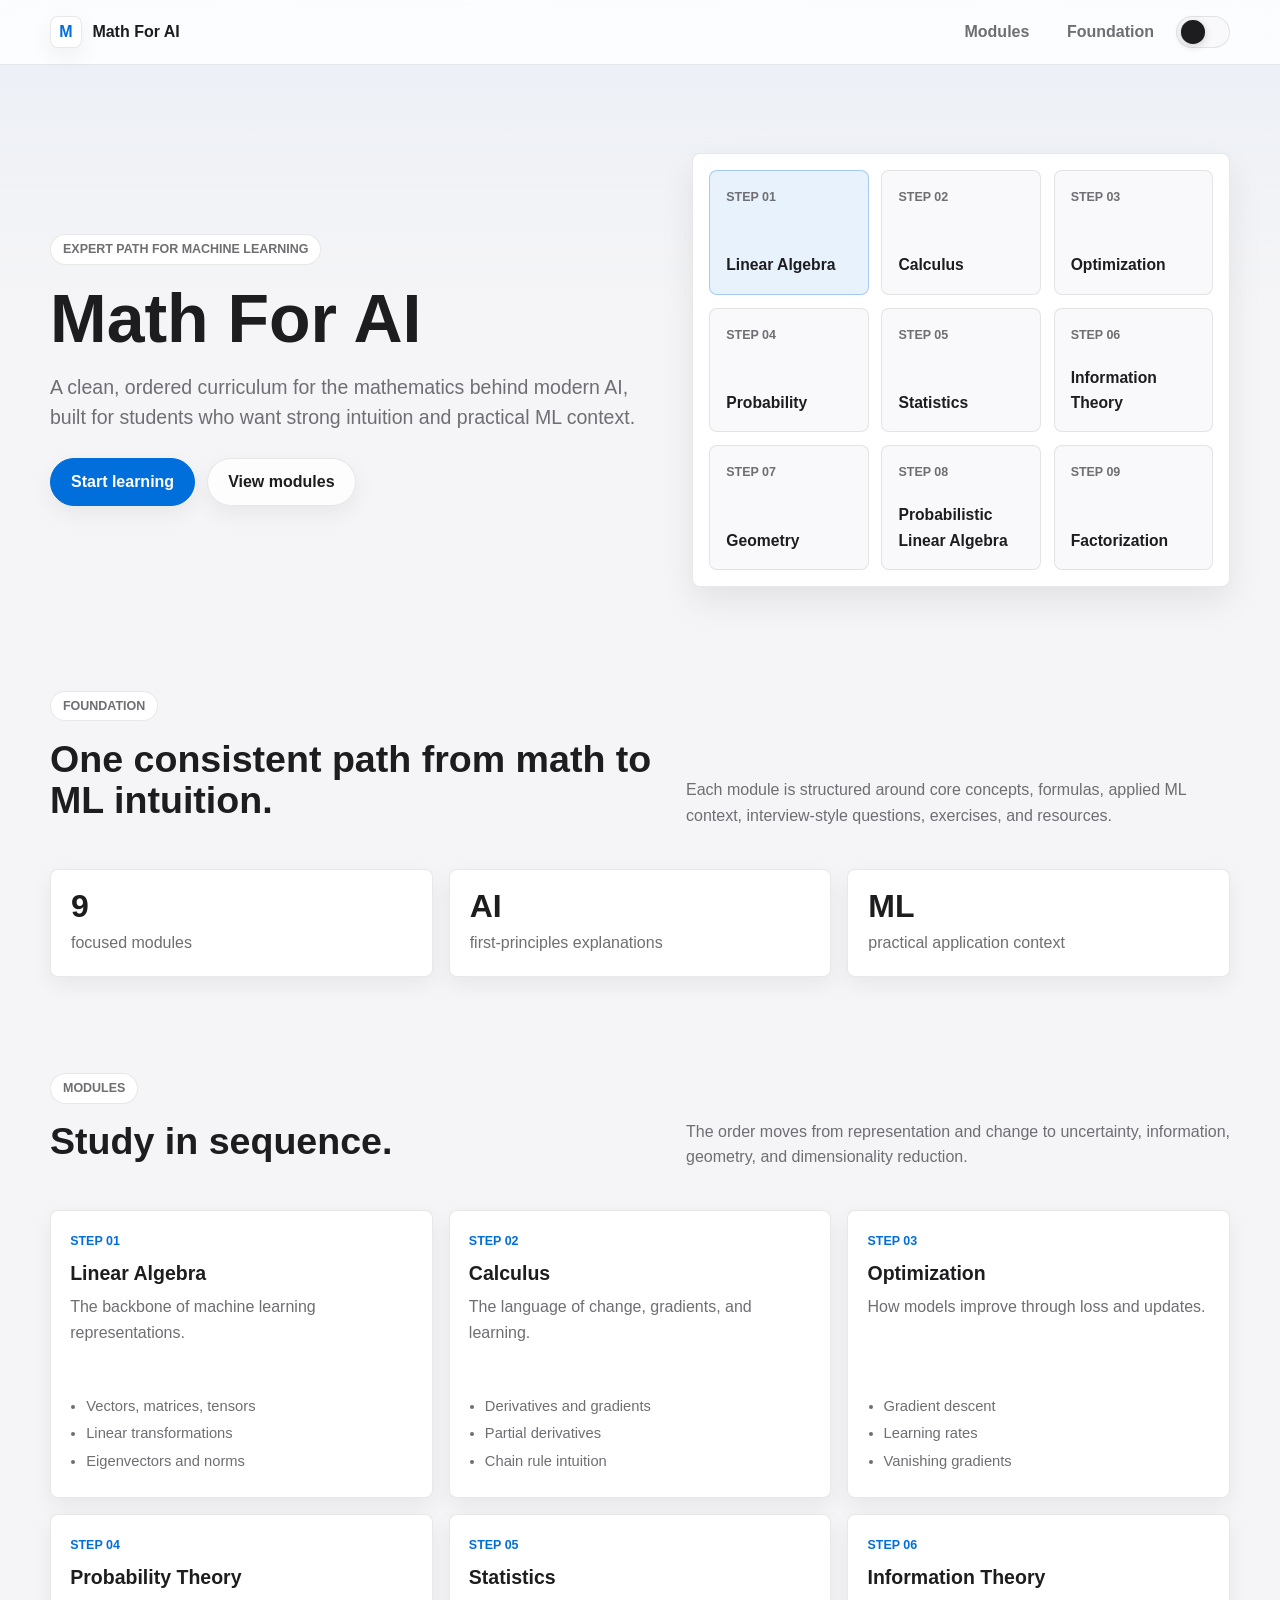
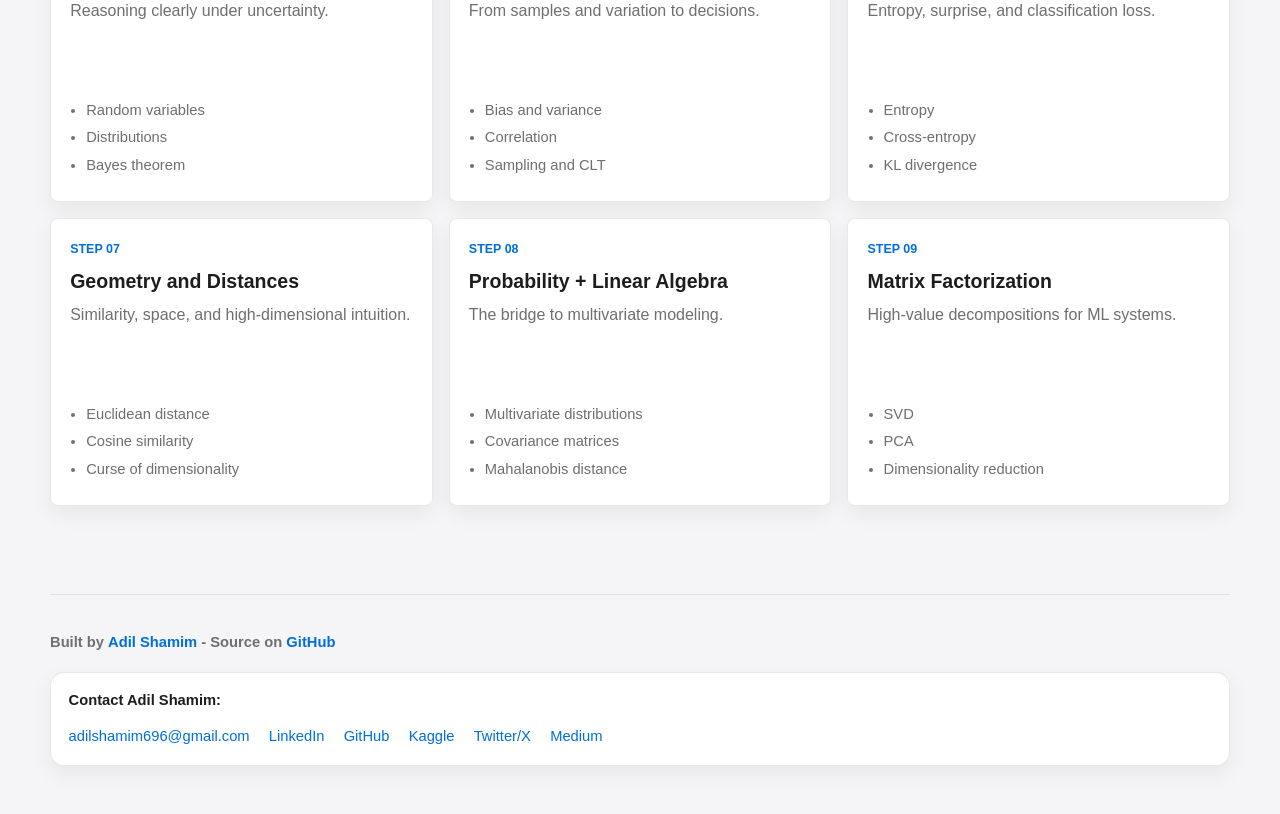
==== commit b628bbe8: "Add files via upload" ====
--- a/index.html
+++ b/index.html
@@ -197,8 +197,22 @@
   </main>
 
   <footer class="site-footer">
-    <span>Math For AI</span>
-    <span>Build the foundation, then keep going.</span>
+    <div class="site-footer__wrap">
+      <div class="site-footer__top">
+        <span>Built by <a href="https://adilshamim.me" target="_blank" rel="noopener">Adil Shamim</a> - Source on <a href="https://github.com/AdilShamim8/MathForAI" target="_blank" rel="noopener">GitHub</a></span>
+      </div>
+      <div class="site-footer__contact">
+        <div class="site-footer__title">Contact Adil Shamim:</div>
+        <div class="site-footer__details">
+          <a href="mailto:adilshamim696@gmail.com">adilshamim696@gmail.com</a>
+          <a href="https://www.linkedin.com/in/adilshamim8" target="_blank" rel="noopener">LinkedIn</a>
+          <a href="https://github.com/AdilShamim8" target="_blank" rel="noopener">GitHub</a>
+          <a href="https://www.kaggle.com/adilshamim8" target="_blank" rel="noopener">Kaggle</a>
+          <a href="https://x.com/adil_shamim8" target="_blank" rel="noopener">Twitter/X</a>
+          <a href="https://adilshamim8.medium.com/" target="_blank" rel="noopener">Medium</a>
+        </div>
+      </div>
+    </div>
   </footer>
 
   <script src="clean-language.js"></script>
--- a/site.css
+++ b/site.css
@@ -1465,13 +1465,54 @@
 }
 
 .site-footer {
-  display: flex;
-  justify-content: space-between;
-  gap: 1rem;
-  padding: 2rem 0 3rem;
+  margin: 2.5rem auto 0;
+  padding: 2.2rem 0 3rem;
   border-top: 1px solid var(--border);
   font-size: 0.92rem;
 }
+
+.site-footer__wrap {
+  display: flex;
+  flex-direction: column;
+  gap: 1.1rem;
+}
+
+.site-footer__top {
+  display: flex;
+  flex-wrap: wrap;
+  align-items: center;
+  gap: 0.45rem;
+  color: var(--muted);
+  font-weight: 600;
+}
+
+.site-footer__top a {
+  font-weight: 650;
+}
+
+.site-footer__contact {
+  display: flex;
+  flex-direction: column;
+  gap: 0.75rem;
+  padding: 1rem 1.1rem;
+  border: 1px solid var(--border);
+  border-radius: 14px;
+  background: var(--surface-2);
+  box-shadow: var(--shadow-soft);
+}
+
+.site-footer__title {
+  color: var(--text);
+  font-weight: 700;
+}
+
+.site-footer__details {
+  display: flex;
+  flex-wrap: wrap;
+  gap: 0.4rem 1.2rem;
+  color: var(--muted);
+}
+
 
 @keyframes fadeUp {
   from {
@@ -1575,10 +1616,21 @@
     grid-template-columns: 1fr;
   }
 
-  .section-head,
-  .site-footer {
+  .section-head {
     display: block;
   }
+
+  .site-footer__top {
+    flex-direction: column;
+    align-items: flex-start;
+  }
+
+  .site-footer__details {
+    flex-direction: column;
+    align-items: flex-start;
+    gap: 0.35rem;
+  }
+
 }
 
 @media (max-width: 640px) {
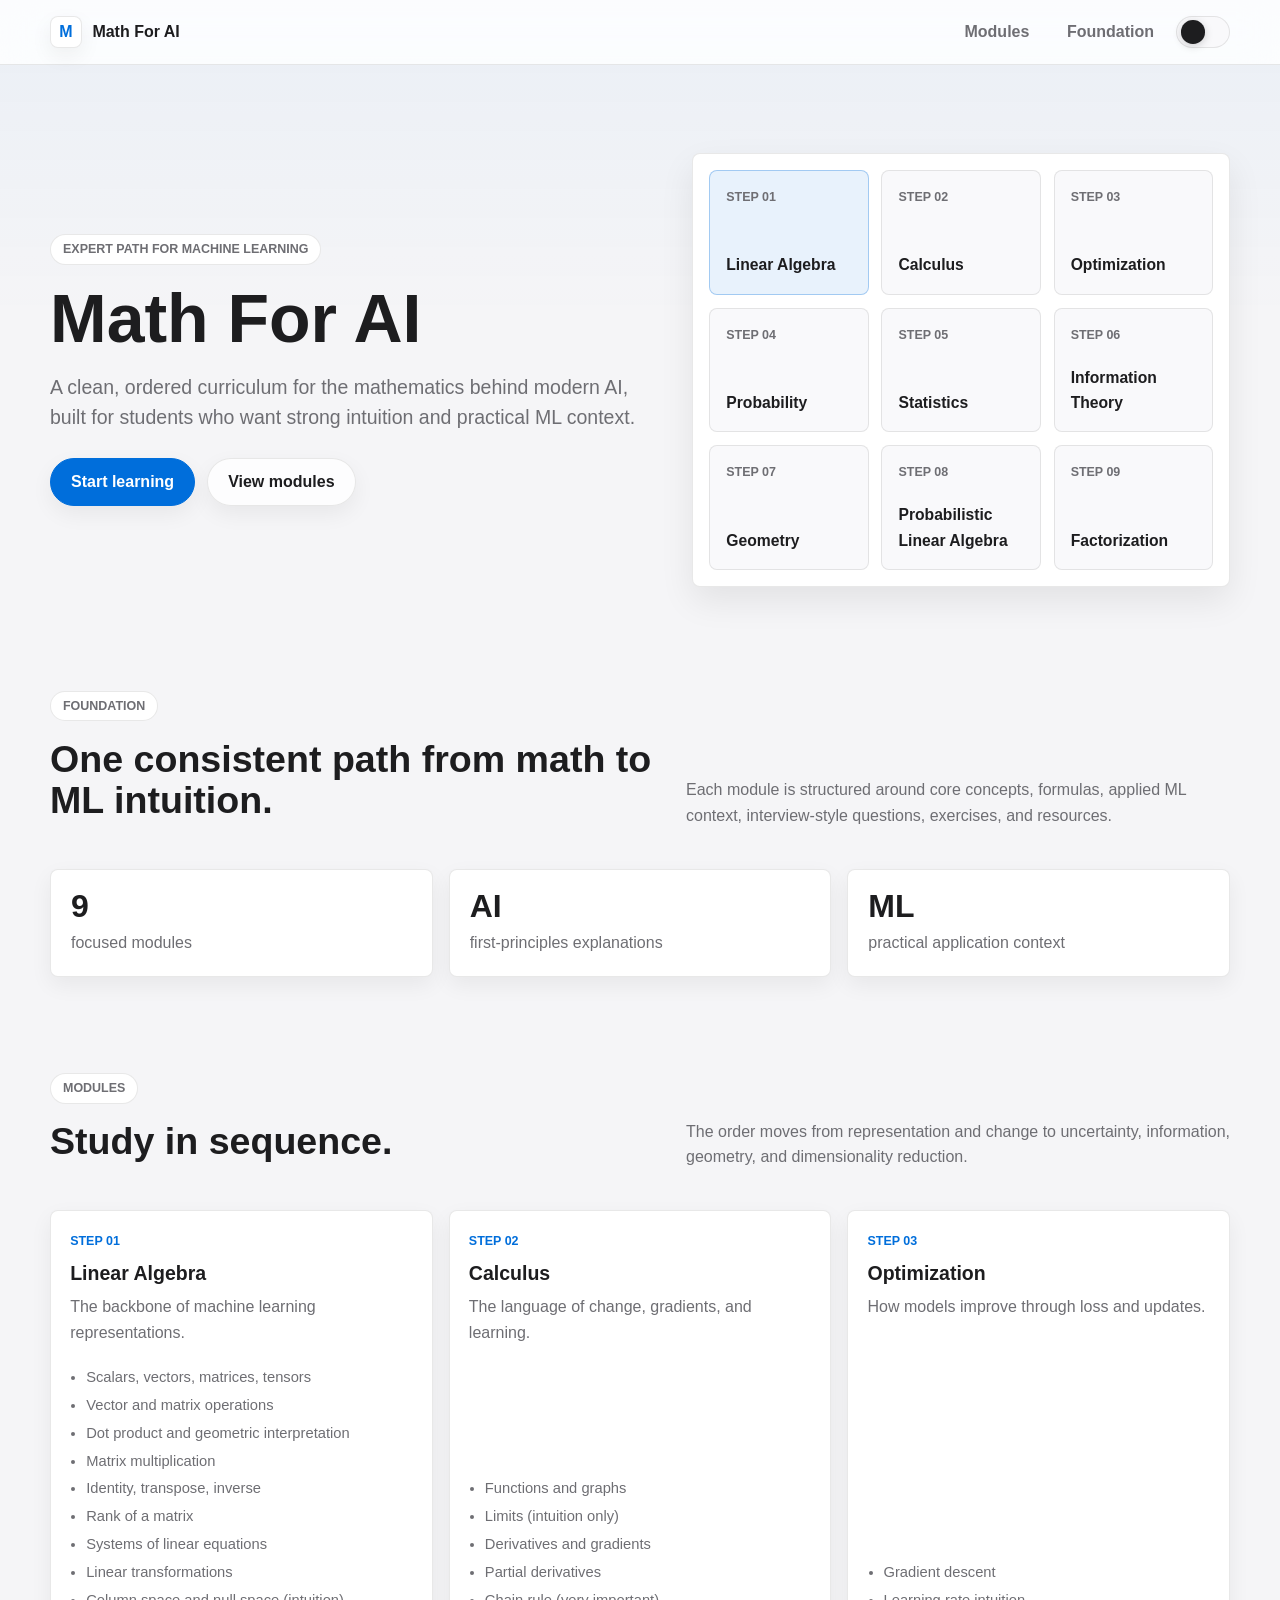
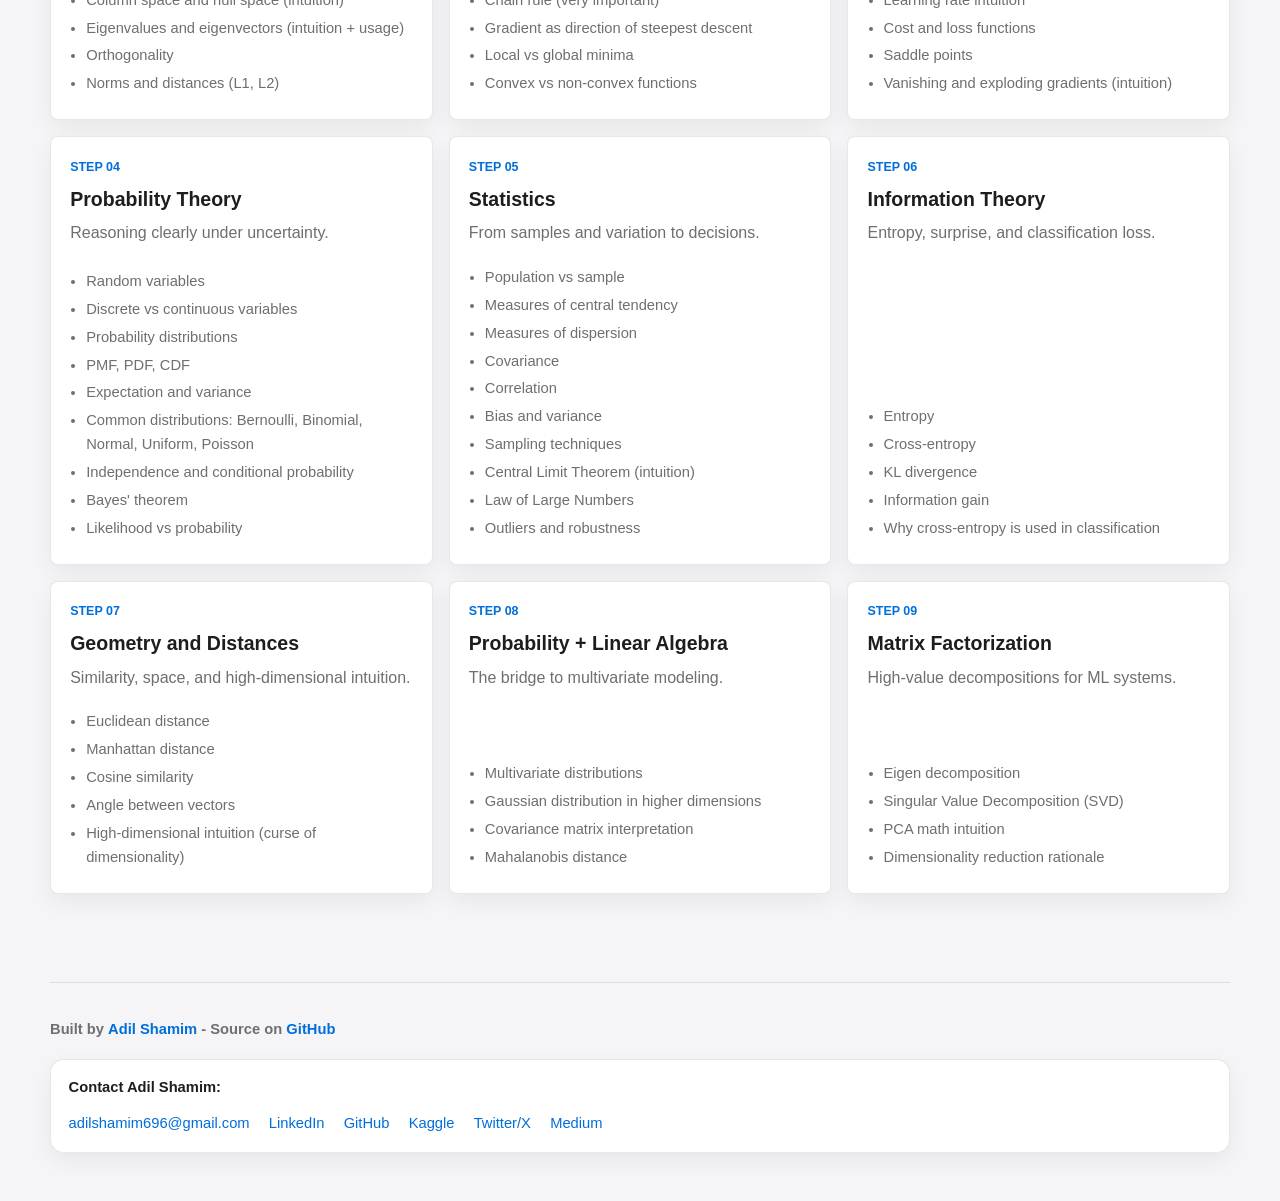
==== commit c56d047d: "Add files via upload" ====
--- a/index.html
+++ b/index.html
@@ -99,9 +99,18 @@
           <h3>Linear Algebra</h3>
           <p>The backbone of machine learning representations.</p>
           <ul>
-            <li>Vectors, matrices, tensors</li>
+            <li>Scalars, vectors, matrices, tensors</li>
+            <li>Vector and matrix operations</li>
+            <li>Dot product and geometric interpretation</li>
+            <li>Matrix multiplication</li>
+            <li>Identity, transpose, inverse</li>
+            <li>Rank of a matrix</li>
+            <li>Systems of linear equations</li>
             <li>Linear transformations</li>
-            <li>Eigenvectors and norms</li>
+            <li>Column space and null space (intuition)</li>
+            <li>Eigenvalues and eigenvectors (intuition + usage)</li>
+            <li>Orthogonality</li>
+            <li>Norms and distances (L1, L2)</li>
           </ul>
         </a>
 
@@ -110,9 +119,14 @@
           <h3>Calculus</h3>
           <p>The language of change, gradients, and learning.</p>
           <ul>
+            <li>Functions and graphs</li>
+            <li>Limits (intuition only)</li>
             <li>Derivatives and gradients</li>
             <li>Partial derivatives</li>
-            <li>Chain rule intuition</li>
+            <li>Chain rule (very important)</li>
+            <li>Gradient as direction of steepest descent</li>
+            <li>Local vs global minima</li>
+            <li>Convex vs non-convex functions</li>
           </ul>
         </a>
 
@@ -122,8 +136,10 @@
           <p>How models improve through loss and updates.</p>
           <ul>
             <li>Gradient descent</li>
-            <li>Learning rates</li>
-            <li>Vanishing gradients</li>
+            <li>Learning rate intuition</li>
+            <li>Cost and loss functions</li>
+            <li>Saddle points</li>
+            <li>Vanishing and exploding gradients (intuition)</li>
           </ul>
         </a>
 
@@ -133,8 +149,14 @@
           <p>Reasoning clearly under uncertainty.</p>
           <ul>
             <li>Random variables</li>
-            <li>Distributions</li>
-            <li>Bayes theorem</li>
+            <li>Discrete vs continuous variables</li>
+            <li>Probability distributions</li>
+            <li>PMF, PDF, CDF</li>
+            <li>Expectation and variance</li>
+            <li>Common distributions: Bernoulli, Binomial, Normal, Uniform, Poisson</li>
+            <li>Independence and conditional probability</li>
+            <li>Bayes' theorem</li>
+            <li>Likelihood vs probability</li>
           </ul>
         </a>
 
@@ -143,9 +165,16 @@
           <h3>Statistics</h3>
           <p>From samples and variation to decisions.</p>
           <ul>
+            <li>Population vs sample</li>
+            <li>Measures of central tendency</li>
+            <li>Measures of dispersion</li>
+            <li>Covariance</li>
+            <li>Correlation</li>
             <li>Bias and variance</li>
-            <li>Correlation</li>
-            <li>Sampling and CLT</li>
+            <li>Sampling techniques</li>
+            <li>Central Limit Theorem (intuition)</li>
+            <li>Law of Large Numbers</li>
+            <li>Outliers and robustness</li>
           </ul>
         </a>
 
@@ -157,6 +186,8 @@
             <li>Entropy</li>
             <li>Cross-entropy</li>
             <li>KL divergence</li>
+            <li>Information gain</li>
+            <li>Why cross-entropy is used in classification</li>
           </ul>
         </a>
 
@@ -166,8 +197,10 @@
           <p>Similarity, space, and high-dimensional intuition.</p>
           <ul>
             <li>Euclidean distance</li>
+            <li>Manhattan distance</li>
             <li>Cosine similarity</li>
-            <li>Curse of dimensionality</li>
+            <li>Angle between vectors</li>
+            <li>High-dimensional intuition (curse of dimensionality)</li>
           </ul>
         </a>
 
@@ -177,7 +210,8 @@
           <p>The bridge to multivariate modeling.</p>
           <ul>
             <li>Multivariate distributions</li>
-            <li>Covariance matrices</li>
+            <li>Gaussian distribution in higher dimensions</li>
+            <li>Covariance matrix interpretation</li>
             <li>Mahalanobis distance</li>
           </ul>
         </a>
@@ -187,9 +221,10 @@
           <h3>Matrix Factorization</h3>
           <p>High-value decompositions for ML systems.</p>
           <ul>
-            <li>SVD</li>
-            <li>PCA</li>
-            <li>Dimensionality reduction</li>
+            <li>Eigen decomposition</li>
+            <li>Singular Value Decomposition (SVD)</li>
+            <li>PCA math intuition</li>
+            <li>Dimensionality reduction rationale</li>
           </ul>
         </a>
       </div>
